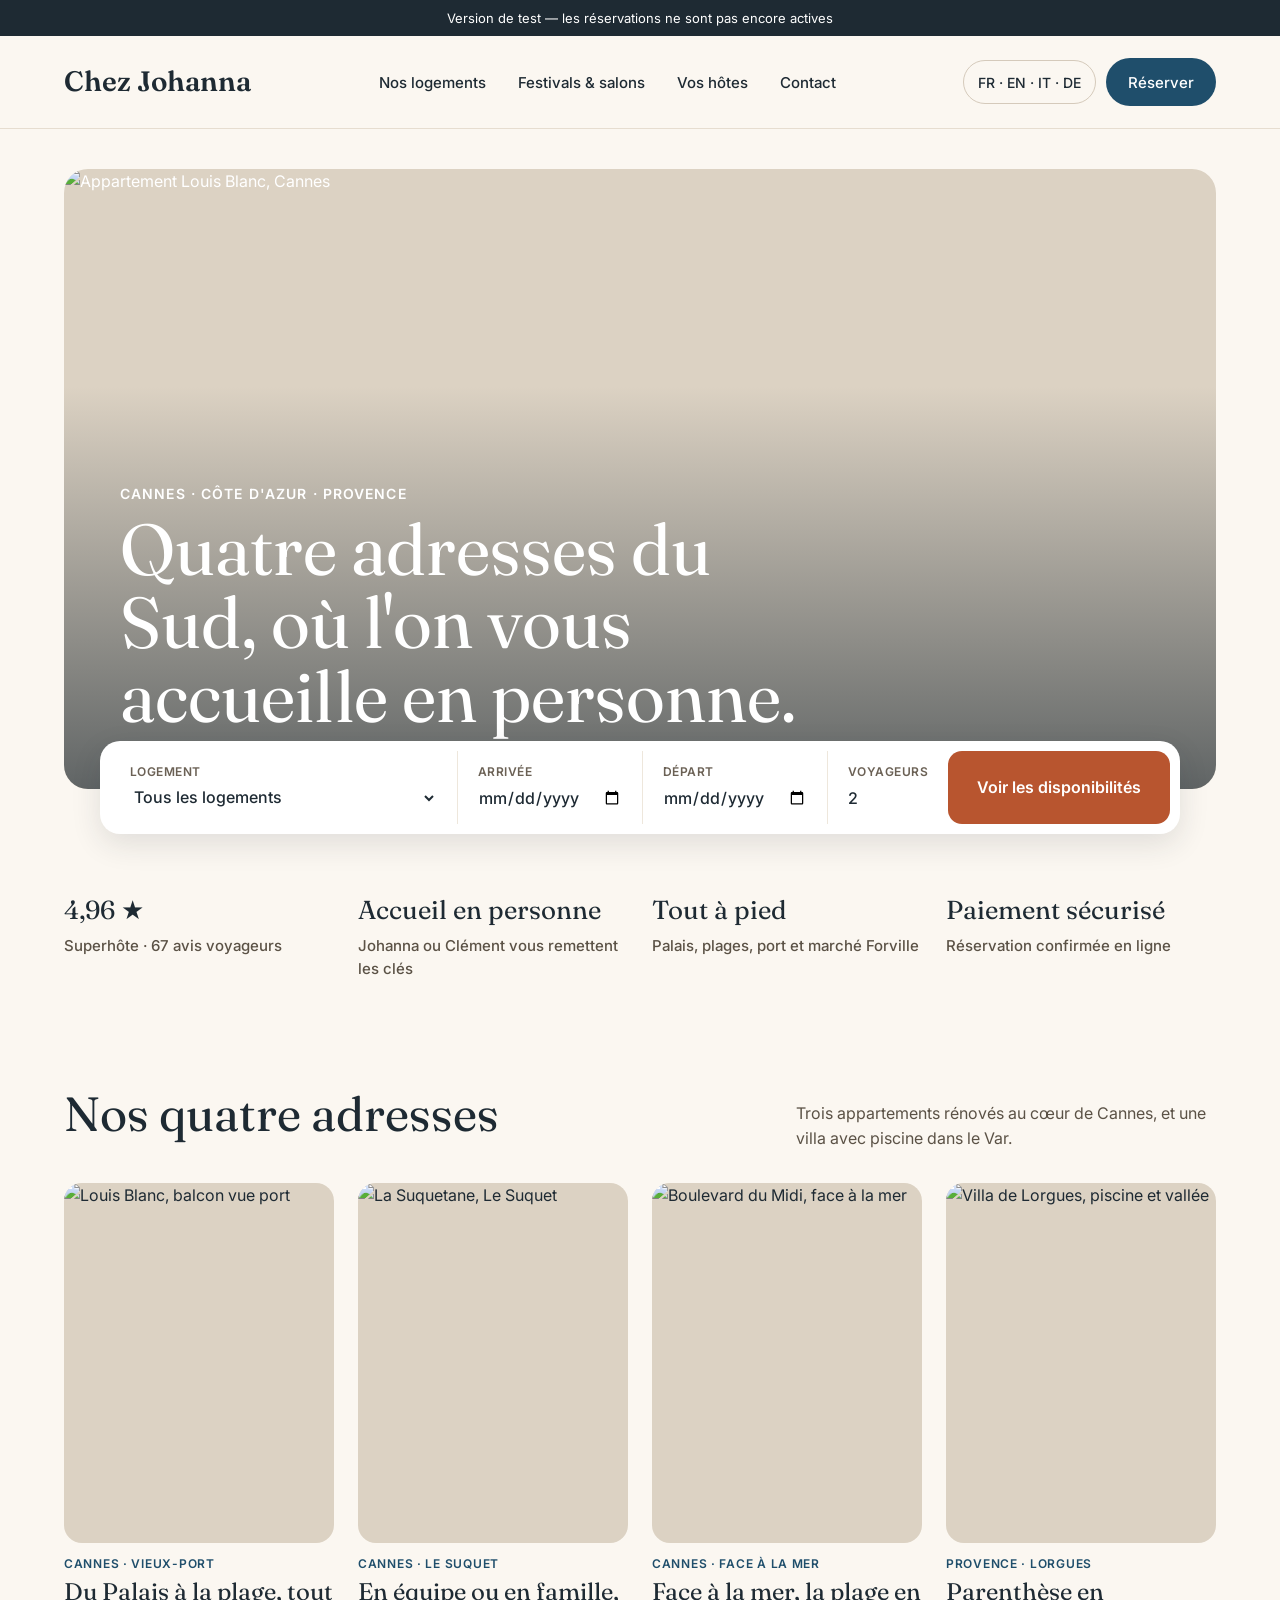
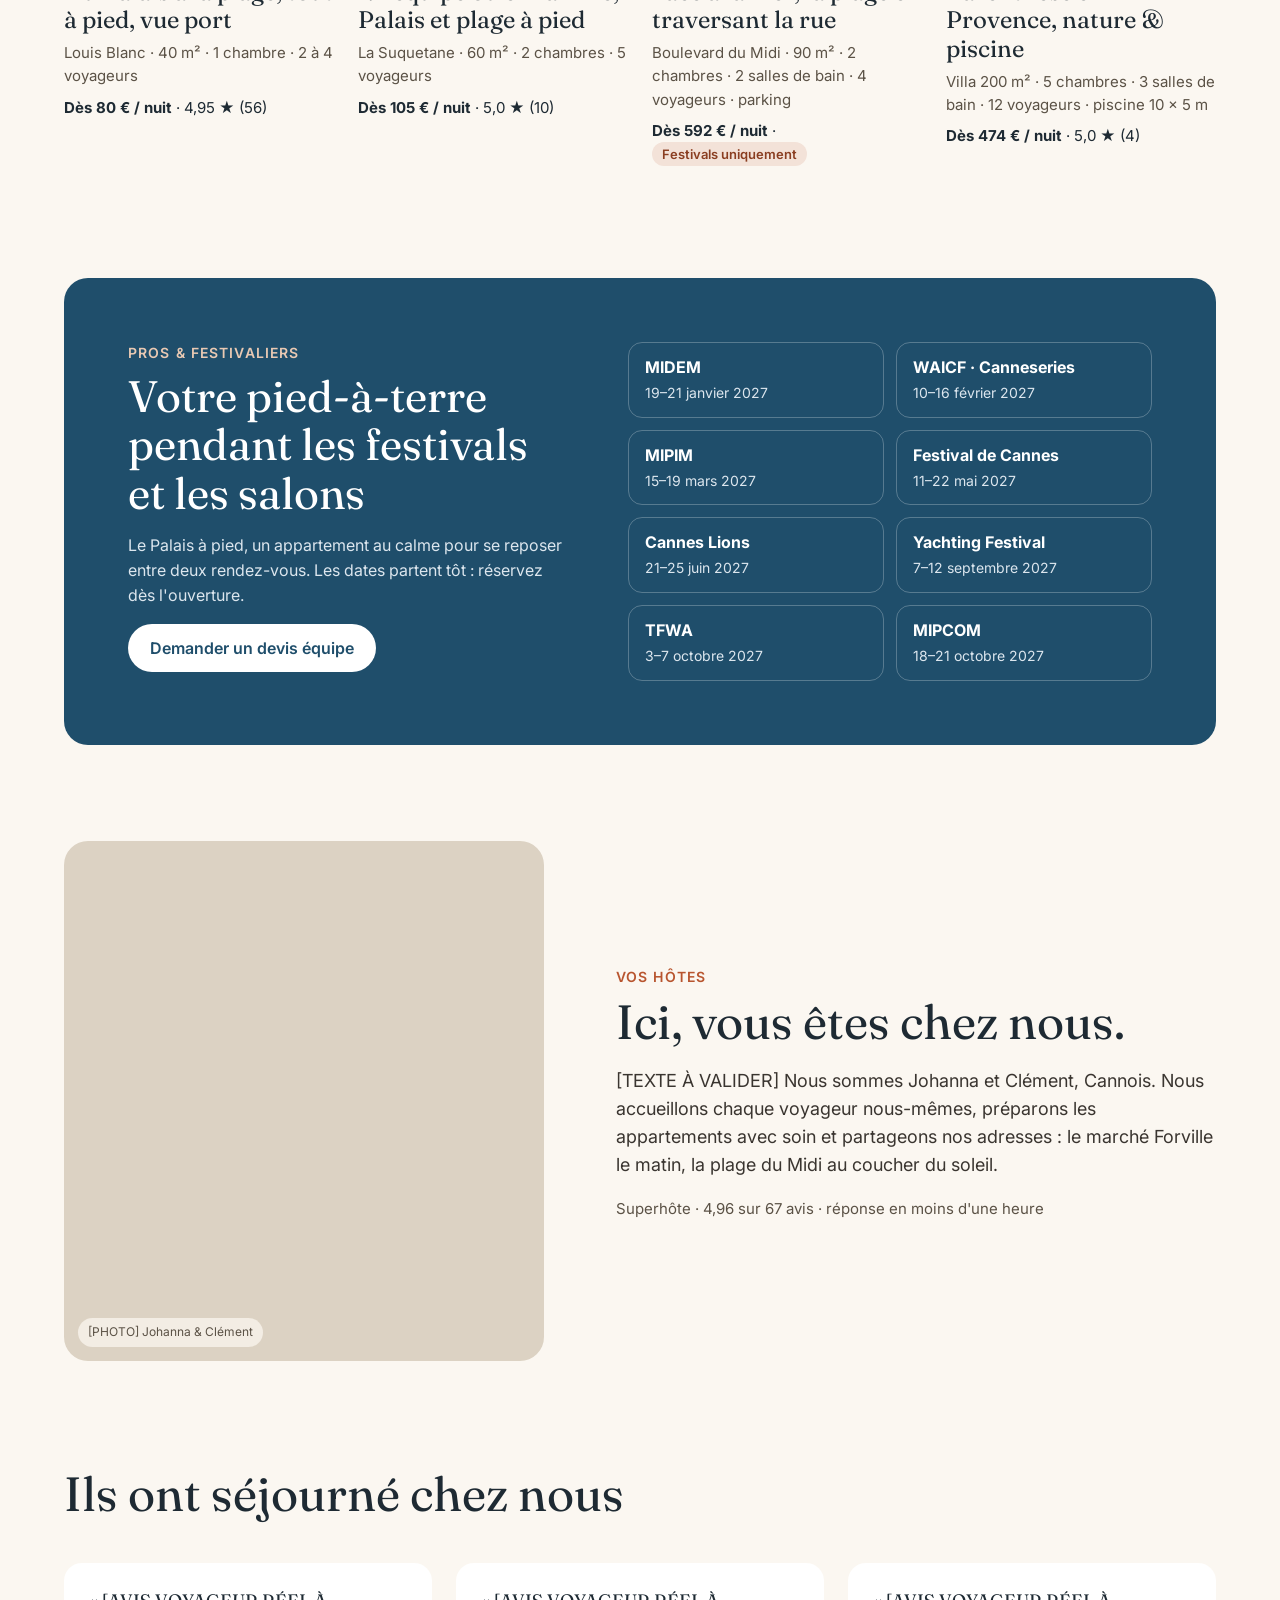
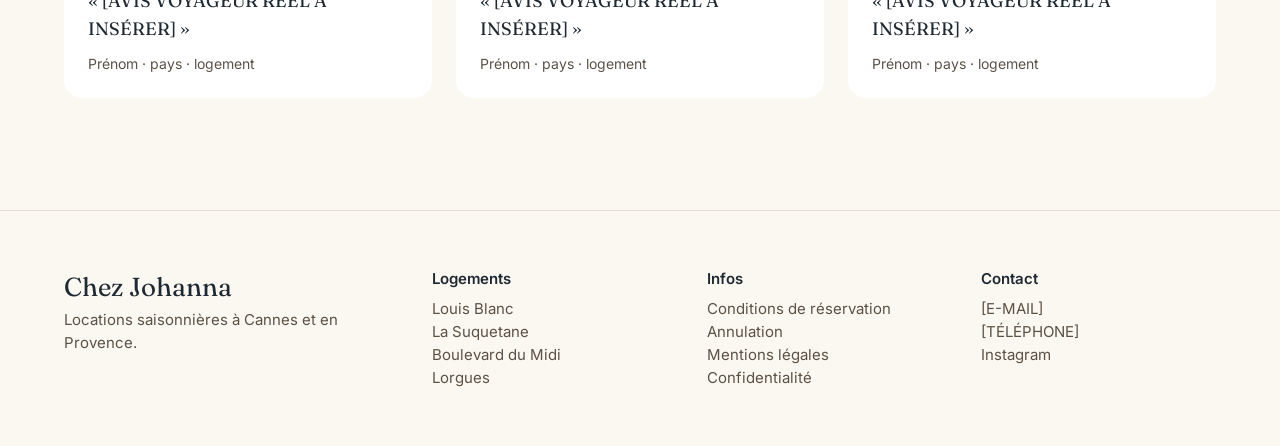
==== index.html @ 7843f0e6 "Version de test du site Chez Johanna" ====
<!doctype html>
<html lang="fr">
<head>
<meta charset="utf-8">
<meta name="viewport" content="width=device-width, initial-scale=1">
<meta name="robots" content="noindex, nofollow">
<title>Chez Johanna — Locations à Cannes et en Provence (version de test)</title>
<link rel="preconnect" href="https://fonts.googleapis.com">
<link href="https://fonts.googleapis.com/css2?family=Fraunces:opsz,wght@9..144,400;9..144,600&family=Inter:wght@400;500;600&display=swap" rel="stylesheet">
<link rel="stylesheet" href="style.css">
</head>
<body>
<div class="test-banner">Version de test — les réservations ne sont pas encore actives</div>

<header class="site-header">
  <a class="logo" href="index.html">Chez Johanna</a>
  <nav class="nav" aria-label="Navigation principale">
    <a href="#logements">Nos logements</a>
    <a href="#festivals">Festivals &amp; salons</a>
    <a href="#hotes">Vos hôtes</a>
    <a href="#contact">Contact</a>
  </nav>
  <div class="header-right">
    <button type="button" class="lang" aria-label="Changer de langue">FR · EN · IT · DE</button>
    <a class="btn btn-blue nav" href="#reserver">Réserver</a>
  </div>
</header>

<main>
<section class="hero" aria-label="Bienvenue">
  <img src="https://a0.muscache.com/im/pictures/hosting/Hosting-1566546635946005863/original/bd263180-3dff-4ab4-9d32-94d0581c9a04.jpeg?im_w=1200" alt="Appartement Louis Blanc, Cannes">
  <div class="hero-text">
    <p class="eyebrow">Cannes · Côte d'Azur · Provence</p>
    <h1>Quatre adresses du Sud, où l'on vous accueille en personne.</h1>
  </div>
</section>

<form class="search" id="reserver" aria-label="Rechercher des disponibilités" onsubmit="return false">
  <label class="full">Logement
    <select>
      <option>Tous les logements</option>
      <option>Louis Blanc — 40 m²</option>
      <option>La Suquetane — 60 m²</option>
      <option>Boulevard du Midi — 90 m² (festivals)</option>
      <option>Lorgues — villa 200 m²</option>
    </select>
  </label>
  <label>Arrivée<input type="date"></label>
  <label>Départ<input type="date"></label>
  <label class="full">Voyageurs<input type="number" min="1" max="12" value="2"></label>
  <button type="submit" class="btn btn-cta">Voir les disponibilités</button>
</form>

<section class="highlights" aria-label="Points forts">
  <div><p class="main">4,96 ★</p><p class="sub">Superhôte · 67 avis voyageurs</p></div>
  <div><p class="main">Accueil en personne</p><p class="sub">Johanna ou Clément vous remettent les clés</p></div>
  <div><p class="main">Tout à pied</p><p class="sub">Palais, plages, port et marché Forville</p></div>
  <div><p class="main">Paiement sécurisé</p><p class="sub">Réservation confirmée en ligne</p></div>
</section>

<section class="section" id="logements">
  <div class="section-head">
    <h2>Nos quatre adresses</h2>
    <p class="muted">Trois appartements rénovés au cœur de Cannes, et une villa avec piscine dans le Var.</p>
  </div>
  <div class="cards">
    <a class="card" href="logement.html">
      <img src="https://a0.muscache.com/im/pictures/hosting/Hosting-1566546635946005863/original/bd263180-3dff-4ab4-9d32-94d0581c9a04.jpeg?im_w=1200" alt="Louis Blanc, balcon vue port" loading="lazy">
      <div>
        <p class="lieu">Cannes · Vieux-Port</p>
        <h3>Du Palais à la plage, tout à pied, vue port</h3>
        <p class="infos">Louis Blanc · 40 m² · 1 chambre · 2 à 4 voyageurs</p>
        <p class="prix"><strong>Dès 80 € / nuit</strong> · 4,95 ★ (56)</p>
      </div>
    </a>
    <a class="card" href="logement.html">
      <img src="https://a0.muscache.com/im/pictures/bf8c56be-5e92-460d-bc2d-e1f9dc14fe92.jpg?im_w=1200" alt="La Suquetane, Le Suquet" loading="lazy">
      <div>
        <p class="lieu">Cannes · Le Suquet</p>
        <h3>En équipe ou en famille, Palais et plage à pied</h3>
        <p class="infos">La Suquetane · 60 m² · 2 chambres · 5 voyageurs</p>
        <p class="prix"><strong>Dès 105 € / nuit</strong> · 5,0 ★ (10)</p>
      </div>
    </a>
    <a class="card" href="logement.html">
      <img src="https://a0.muscache.com/im/pictures/hosting/Hosting-44302455/original/a7c3ed96-ab30-413c-a107-5752de636f37.jpeg?im_w=1200" alt="Boulevard du Midi, face à la mer" loading="lazy">
      <div>
        <p class="lieu">Cannes · Face à la mer</p>
        <h3>Face à la mer, la plage en traversant la rue</h3>
        <p class="infos">Boulevard du Midi · 90 m² · 2 chambres · 2 salles de bain · 4 voyageurs · parking</p>
        <p class="prix"><strong>Dès 592 € / nuit</strong> · <span class="badge">Festivals uniquement</span></p>
      </div>
    </a>
    <a class="card" href="logement.html">
      <img src="https://a0.muscache.com/im/pictures/hosting/Hosting-51767926/original/9fcfefb8-a8d9-42cc-8cd9-faae8e131de7.jpeg?im_w=1200" alt="Villa de Lorgues, piscine et vallée" loading="lazy">
      <div>
        <p class="lieu">Provence · Lorgues</p>
        <h3>Parenthèse en Provence, nature &amp; piscine</h3>
        <p class="infos">Villa 200 m² · 5 chambres · 3 salles de bain · 12 voyageurs · piscine 10 × 5 m</p>
        <p class="prix"><strong>Dès 474 € / nuit</strong> · 5,0 ★ (4)</p>
      </div>
    </a>
  </div>
</section>

<section class="festivals" id="festivals">
  <div>
    <p class="eyebrow">Pros &amp; festivaliers</p>
    <h2>Votre pied-à-terre pendant les festivals et les salons</h2>
    <p>Le Palais à pied, un appartement au calme pour se reposer entre deux rendez-vous. Les dates partent tôt : réservez dès l'ouverture.</p>
    <a class="btn btn-white" href="#contact">Demander un devis équipe</a>
  </div>
  <ul class="events">
    <li><strong>MIDEM</strong><span>19–21 janvier 2027</span></li>
    <li><strong>WAICF · Canneseries</strong><span>10–16 février 2027</span></li>
    <li><strong>MIPIM</strong><span>15–19 mars 2027</span></li>
    <li><strong>Festival de Cannes</strong><span>11–22 mai 2027</span></li>
    <li><strong>Cannes Lions</strong><span>21–25 juin 2027</span></li>
    <li><strong>Yachting Festival</strong><span>7–12 septembre 2027</span></li>
    <li><strong>TFWA</strong><span>3–7 octobre 2027</span></li>
    <li><strong>MIPCOM</strong><span>18–21 octobre 2027</span></li>
  </ul>
</section>

<section class="section hosts" id="hotes">
  <div class="ph"><span>[PHOTO] Johanna &amp; Clément</span></div>
  <div>
    <p class="eyebrow" style="color:var(--cta)">Vos hôtes</p>
    <h2>Ici, vous êtes chez nous.</h2>
    <p style="font-size:18px;color:#3A3530;max-width:620px">[TEXTE À VALIDER] Nous sommes Johanna et Clément, Cannois. Nous accueillons chaque voyageur nous-mêmes, préparons les appartements avec soin et partageons nos adresses : le marché Forville le matin, la plage du Midi au coucher du soleil.</p>
    <p class="muted" style="font-size:15px">Superhôte · 4,96 sur 67 avis · réponse en moins d'une heure</p>
  </div>
</section>

<section class="section" aria-label="Avis">
  <div class="section-head"><h2>Ils ont séjourné chez nous</h2></div>
  <div class="reviews">
    <figure><blockquote>« [AVIS VOYAGEUR RÉEL À INSÉRER] »</blockquote><figcaption>Prénom · pays · logement</figcaption></figure>
    <figure><blockquote>« [AVIS VOYAGEUR RÉEL À INSÉRER] »</blockquote><figcaption>Prénom · pays · logement</figcaption></figure>
    <figure><blockquote>« [AVIS VOYAGEUR RÉEL À INSÉRER] »</blockquote><figcaption>Prénom · pays · logement</figcaption></figure>
  </div>
</section>
</main>

<footer class="site-footer" id="contact">
  <div><p class="serif" style="font-size:26px">Chez Johanna</p><p class="muted">Locations saisonnières à Cannes et en Provence.</p></div>
  <div><p class="t">Logements</p><p class="muted">Louis Blanc<br>La Suquetane<br>Boulevard du Midi<br>Lorgues</p></div>
  <div><p class="t">Infos</p><p class="muted">Conditions de réservation<br>Annulation<br>Mentions légales<br>Confidentialité</p></div>
  <div><p class="t">Contact</p><p class="muted">[E-MAIL]<br>[TÉLÉPHONE]<br>Instagram</p></div>
</footer>

<div class="sticky-bar">
  <p><strong>4 logements</strong><br><span class="muted">Cannes &amp; Provence</span></p>
  <a class="btn btn-cta" href="#reserver">Réserver vos dates</a>
</div>
</body>
</html>
---- style.css ----
/* Chez Johanna — version de test. Mobile d'abord, ordinateur à partir de 900 px. */
:root{--bg:#FBF7F1;--ink:#1E2A33;--muted:#5B5246;--blue:#1F4E6B;--cta:#B8552F;--line:#E6DDD0;--ph:#DCD2C3}
*{box-sizing:border-box}
body{margin:0;background:var(--bg);color:var(--ink);font:16px/1.55 Inter,system-ui,sans-serif}
a{color:var(--blue)}a:hover{color:#163A50}
img{display:block;max-width:100%}
h1,h2,h3,.serif{font-family:Fraunces,Georgia,serif;font-weight:400}
.wrap{max-width:1312px;margin:0 auto;padding:0 16px}
.eyebrow{margin:0 0 8px;font-size:12px;font-weight:600;letter-spacing:.08em;text-transform:uppercase}
.muted{color:var(--muted)}
.btn{display:inline-flex;align-items:center;justify-content:center;min-height:48px;padding:0 22px;border:none;border-radius:999px;font:600 16px Inter,sans-serif;text-decoration:none;cursor:pointer}
.btn-cta{background:var(--cta);color:#fff}.btn-cta:hover{background:#9E4626;color:#fff}
.btn-blue{background:var(--blue);color:#fff}.btn-blue:hover{color:#fff;background:#163A50}
.btn-white{background:#fff;color:var(--blue)}
.test-banner{background:#1E2A33;color:#fff;text-align:center;font-size:13px;padding:8px 16px}
.site-header{display:flex;align-items:center;justify-content:space-between;gap:12px;padding:14px 16px;border-bottom:1px solid var(--line)}
.logo{font-family:Fraunces,serif;font-size:24px;font-weight:600;text-decoration:none;color:var(--ink)}
.nav{display:none}
.header-right{display:flex;align-items:center;gap:10px}
.lang{background:none;border:1px solid #D5CABB;border-radius:999px;min-height:44px;padding:0 14px;font:500 14px Inter,sans-serif;color:var(--ink)}
.hero{position:relative;margin:16px 16px 0;height:420px;border-radius:20px;overflow:hidden;display:flex;align-items:flex-end;padding:24px 24px 56px;color:#fff;background:var(--ph)}
.hero>img{position:absolute;inset:0;width:100%;height:100%;object-fit:cover}
.hero::after{content:"";position:absolute;inset:0;background:linear-gradient(180deg,rgba(30,42,51,0) 35%,rgba(30,42,51,.65) 100%)}
.hero-text{position:relative;z-index:1;max-width:720px}
.hero h1{margin:0;font-size:36px;line-height:1.05}
.search{position:relative;z-index:2;margin:-32px 24px 0;background:#fff;border-radius:18px;box-shadow:0 10px 30px rgba(30,42,51,.12);padding:8px;display:grid;grid-template-columns:1fr 1fr}
.search label{display:flex;flex-direction:column;padding:10px 12px;font-size:12px;font-weight:600;letter-spacing:.04em;text-transform:uppercase;color:#6B6155;border-bottom:1px solid #EEE7DC}
.search label.full{grid-column:1/-1}
.search input,.search select{margin-top:2px;border:none;background:none;padding:0;font:500 16px Inter,sans-serif;color:var(--ink);min-height:28px}
.search .btn{grid-column:1/-1;margin-top:8px;border-radius:12px}
.highlights{display:flex;gap:10px;overflow-x:auto;padding:28px 16px 0;scrollbar-width:none}
.highlights div{flex:none;background:#fff;border-radius:999px;padding:10px 16px;font-size:14px;font-weight:500}
.highlights p{margin:0}.highlights .sub{display:none}
.section{padding:56px 16px 0}
.section-head h2{margin:0 0 8px;font-size:32px}
.section-head p{margin:0 0 24px}
.cards{display:grid;grid-template-columns:1fr;gap:28px}
.card{text-decoration:none;color:var(--ink);display:flex;flex-direction:column;gap:12px}
.card img{width:100%;height:240px;object-fit:cover;border-radius:16px;background:var(--ph)}
.card .lieu{margin:0;font-size:12px;font-weight:600;letter-spacing:.06em;text-transform:uppercase;color:var(--blue)}
.card h3{margin:4px 0 6px;font-size:22px;line-height:1.2}
.card .infos{margin:0;color:var(--muted);font-size:15px}
.card .prix{margin:8px 0 0;font-size:15px}
.badge{display:inline-block;background:#F3E2D8;color:#8A3E21;border-radius:999px;padding:2px 10px;font-size:13px;font-weight:600}
.festivals{margin:56px 16px 0;background:var(--blue);color:#fff;border-radius:20px;padding:32px 20px;display:grid;gap:28px}
.festivals h2{margin:0 0 14px;font-size:30px;line-height:1.1}
.festivals .eyebrow{color:#E9C9B3}
.festivals p{color:#DCE6EE}
.events{list-style:none;margin:0;padding:0;display:grid;gap:10px}
.events li{border:1px solid rgba(255,255,255,.25);border-radius:14px;padding:12px 16px}
.events strong{display:block}.events span{color:#DCE6EE;font-size:14px}
.hosts{display:grid;gap:24px}
.ph{background:var(--ph);border-radius:20px;height:280px;display:flex;align-items:flex-end;padding:14px}
.ph span{font-size:12px;color:var(--muted);background:#F3EDE4;padding:5px 10px;border-radius:999px}
.hosts h2{margin:0 0 14px;font-size:32px;line-height:1.1}
.reviews{display:grid;gap:16px}
.reviews figure{margin:0;background:#fff;border-radius:18px;padding:24px}
.reviews blockquote{margin:0;font-family:Fraunces,serif;font-size:18px}
.reviews figcaption{margin-top:10px;color:var(--muted);font-size:14px}
.site-footer{margin-top:64px;border-top:1px solid var(--line);padding:40px 16px 100px;display:grid;gap:24px;font-size:15px}
.site-footer p{margin:0}
.site-footer .t{font-weight:600;margin-bottom:6px}
.sticky-bar{position:fixed;left:0;right:0;bottom:0;z-index:10;background:#fff;border-top:1px solid var(--line);padding:10px 16px;display:flex;align-items:center;justify-content:space-between;gap:12px}
.sticky-bar p{margin:0;font-size:14px}
.crumbs{margin:16px 16px 0;font-size:14px;color:var(--muted)}
.lg-title{padding:0 16px}
.lg-title h1{margin:8px 0 6px;font-size:30px;line-height:1.15}
.gallery{display:flex;overflow-x:auto;scroll-snap-type:x mandatory;gap:8px;margin-top:16px;scrollbar-width:none}
.gallery img{flex:none;width:100%;height:300px;object-fit:cover;scroll-snap-align:start;background:var(--ph)}
.gallery-count{margin:8px 16px 0;font-size:13px;color:var(--muted)}
.lg-body{padding:24px 16px 0;display:grid;gap:40px}
.facts{list-style:none;margin:0 0 24px;padding:0 0 20px;border-bottom:1px solid var(--line);display:flex;flex-wrap:wrap;gap:8px 20px}
.lg-body h2{margin:0 0 12px;font-size:24px}
.tiles{display:grid;grid-template-columns:1fr 1fr;gap:10px;margin-bottom:32px}
.tile{background:#fff;border-radius:14px;padding:14px}
.tile p{margin:0}.tile .muted{font-size:14px;margin-top:2px}
.equip{margin:0 0 32px;padding:0;list-style:none;display:grid;grid-template-columns:1fr 1fr;gap:8px 16px}
.services{display:flex;gap:10px;overflow-x:auto;margin-bottom:32px;scrollbar-width:none}
.services .tile{flex:none;width:220px}
.booking{background:#fff;border-radius:20px;box-shadow:0 12px 40px rgba(30,42,51,.10);padding:24px}
.booking .price{margin:0 0 16px}.booking .price strong{font-family:Fraunces,serif;font-size:30px;font-weight:400}
.dates{border:1px solid #D5CABB;border-radius:14px;display:grid;grid-template-columns:1fr 1fr;overflow:hidden}
.dates label{display:flex;flex-direction:column;padding:10px 12px;font-size:11px;font-weight:600;text-transform:uppercase;letter-spacing:.05em;color:#6B6155}
.dates label:nth-child(1){border-right:1px solid #D5CABB;border-bottom:1px solid #D5CABB}
.dates label:nth-child(2){border-bottom:1px solid #D5CABB}
.dates label:nth-child(3){grid-column:span 2}
.dates input{margin-top:2px;border:none;padding:0;font:500 15px Inter,sans-serif;color:var(--ink);width:100%}
.cal{margin:14px 0;padding:14px;background:var(--bg);border-radius:12px;font-size:13px;color:var(--muted)}
.lines{margin:0 0 16px;display:grid;grid-template-columns:1fr auto;gap:8px;font-size:15px}
.lines dd{margin:0}.lines .tot{font-weight:600;border-top:1px solid var(--line);padding-top:10px}
.booking .btn{width:100%;border-radius:14px}
.map{height:240px;border-radius:20px;background:#D6DEE3;display:flex;align-items:center;justify-content:center;text-align:center;padding:16px;color:#3E5566}
@media (min-width:900px){
  .wrap{padding:0 64px}
  .site-header{padding:22px 64px}
  .logo{font-size:28px}
  .nav{display:flex;gap:32px;font-size:15px;font-weight:500}
  .nav a{text-decoration:none;color:var(--ink)}
  .hero{margin:40px 64px 0;height:620px;border-radius:24px;padding:56px}
  .hero h1{font-size:72px;line-height:1.02}
  .eyebrow{font-size:14px}
  .search{max-width:1080px;margin:-48px auto 0;grid-template-columns:1.3fr 1fr 1fr .8fr auto;padding:10px;border-radius:20px}
  .search label{border-bottom:none;border-right:1px solid #EEE7DC;padding:12px 20px}
  .search label.full{grid-column:auto}
  .search label:nth-of-type(4){border-right:none}
  .search .btn{grid-column:auto;margin:0;border-radius:14px;padding:0 28px}
  .highlights{display:grid;grid-template-columns:repeat(4,1fr);gap:24px;padding:56px 64px 0;overflow:visible}
  .highlights div{background:none;padding:0;border-radius:0}
  .highlights .main{font-family:Fraunces,serif;font-size:26px;font-weight:400}
  .highlights .sub{display:block;color:var(--muted);font-size:15px;margin-top:4px}
  .section{padding:96px 64px 0}
  .section-head{display:flex;justify-content:space-between;align-items:flex-end;margin-bottom:32px}
  .section-head h2{font-size:48px;margin:0}
  .section-head p{max-width:420px;margin:0}
  .cards{grid-template-columns:repeat(4,1fr);gap:24px}
  .card img{height:360px;border-radius:18px}
  .card h3{font-size:24px}
  .festivals{margin:112px 64px 0;padding:64px;border-radius:24px;grid-template-columns:1fr 1.2fr;gap:64px}
  .festivals h2{font-size:44px}
  .events{grid-template-columns:1fr 1fr;gap:12px}
  .hosts{grid-template-columns:480px 1fr;gap:72px;align-items:center}
  .hosts .ph{height:520px;border-radius:24px}
  .hosts h2{font-size:48px}
  .reviews{grid-template-columns:repeat(3,1fr);gap:24px}
  .site-footer{margin-top:112px;padding:56px 64px;grid-template-columns:1.4fr 1fr 1fr 1fr;gap:40px}
  .sticky-bar{display:none}
  .crumbs{margin:32px 64px 0}
  .lg-title{padding:0 64px}
  .lg-title h1{font-size:52px;line-height:1.1}
  .gallery{display:grid;grid-template-columns:2fr 1fr 1fr;grid-template-rows:260px 260px;gap:12px;margin:28px 64px 0;overflow:visible}
  .gallery img{width:100%;height:100%}
  .gallery img:first-child{grid-row:span 2;border-radius:20px 0 0 20px}
  .gallery img:nth-child(3){border-radius:0 20px 0 0}
  .gallery img:nth-child(5){border-radius:0 0 20px 0}
  .gallery img:nth-child(n+6){display:none}
  .gallery-count{margin:12px 64px 0}
  .lg-body{padding:48px 64px 0;grid-template-columns:1fr 420px;gap:72px;align-items:start}
  .lg-body h2{font-size:30px}
  .tiles{grid-template-columns:repeat(4,1fr)}
  .equip{grid-template-columns:repeat(3,1fr)}
  .services{display:grid;grid-template-columns:repeat(3,1fr);overflow:visible}
  .services .tile{width:auto}
  .booking{position:sticky;top:24px;padding:28px}
  .map{height:360px}
}
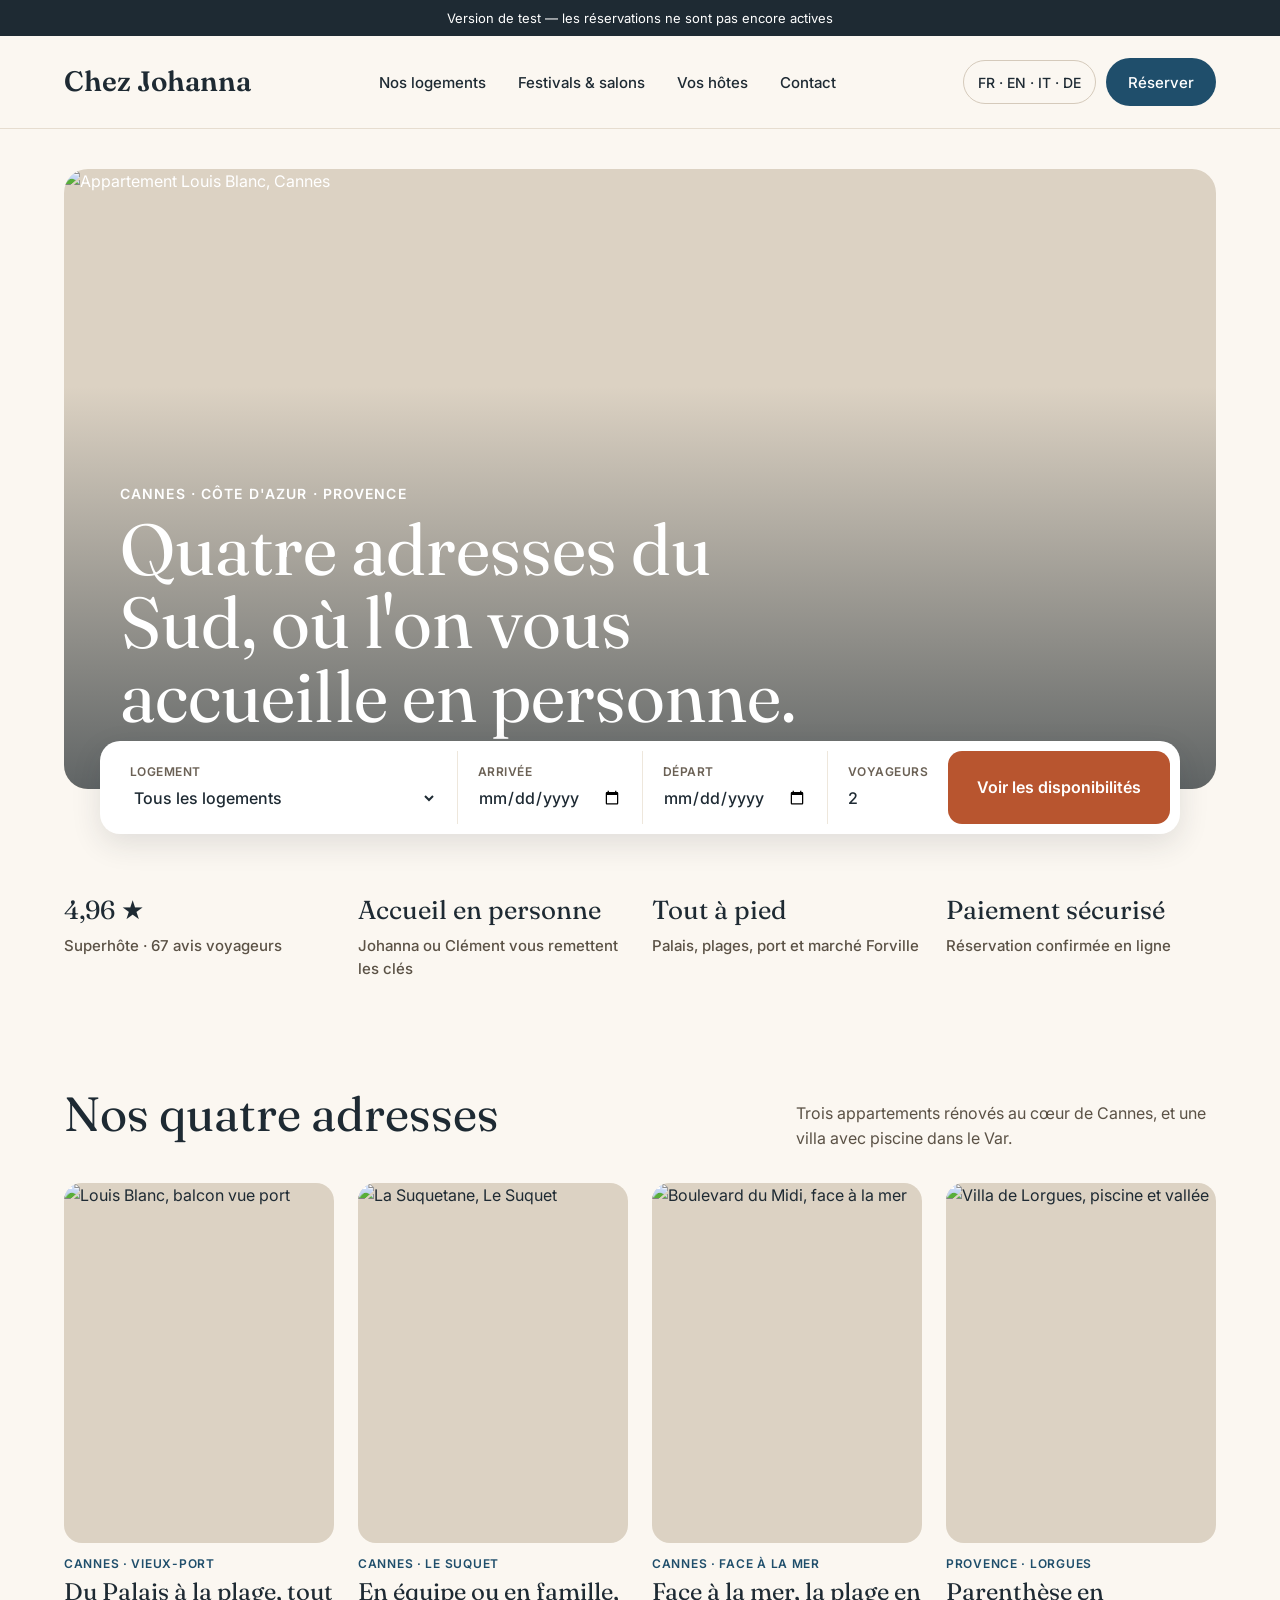
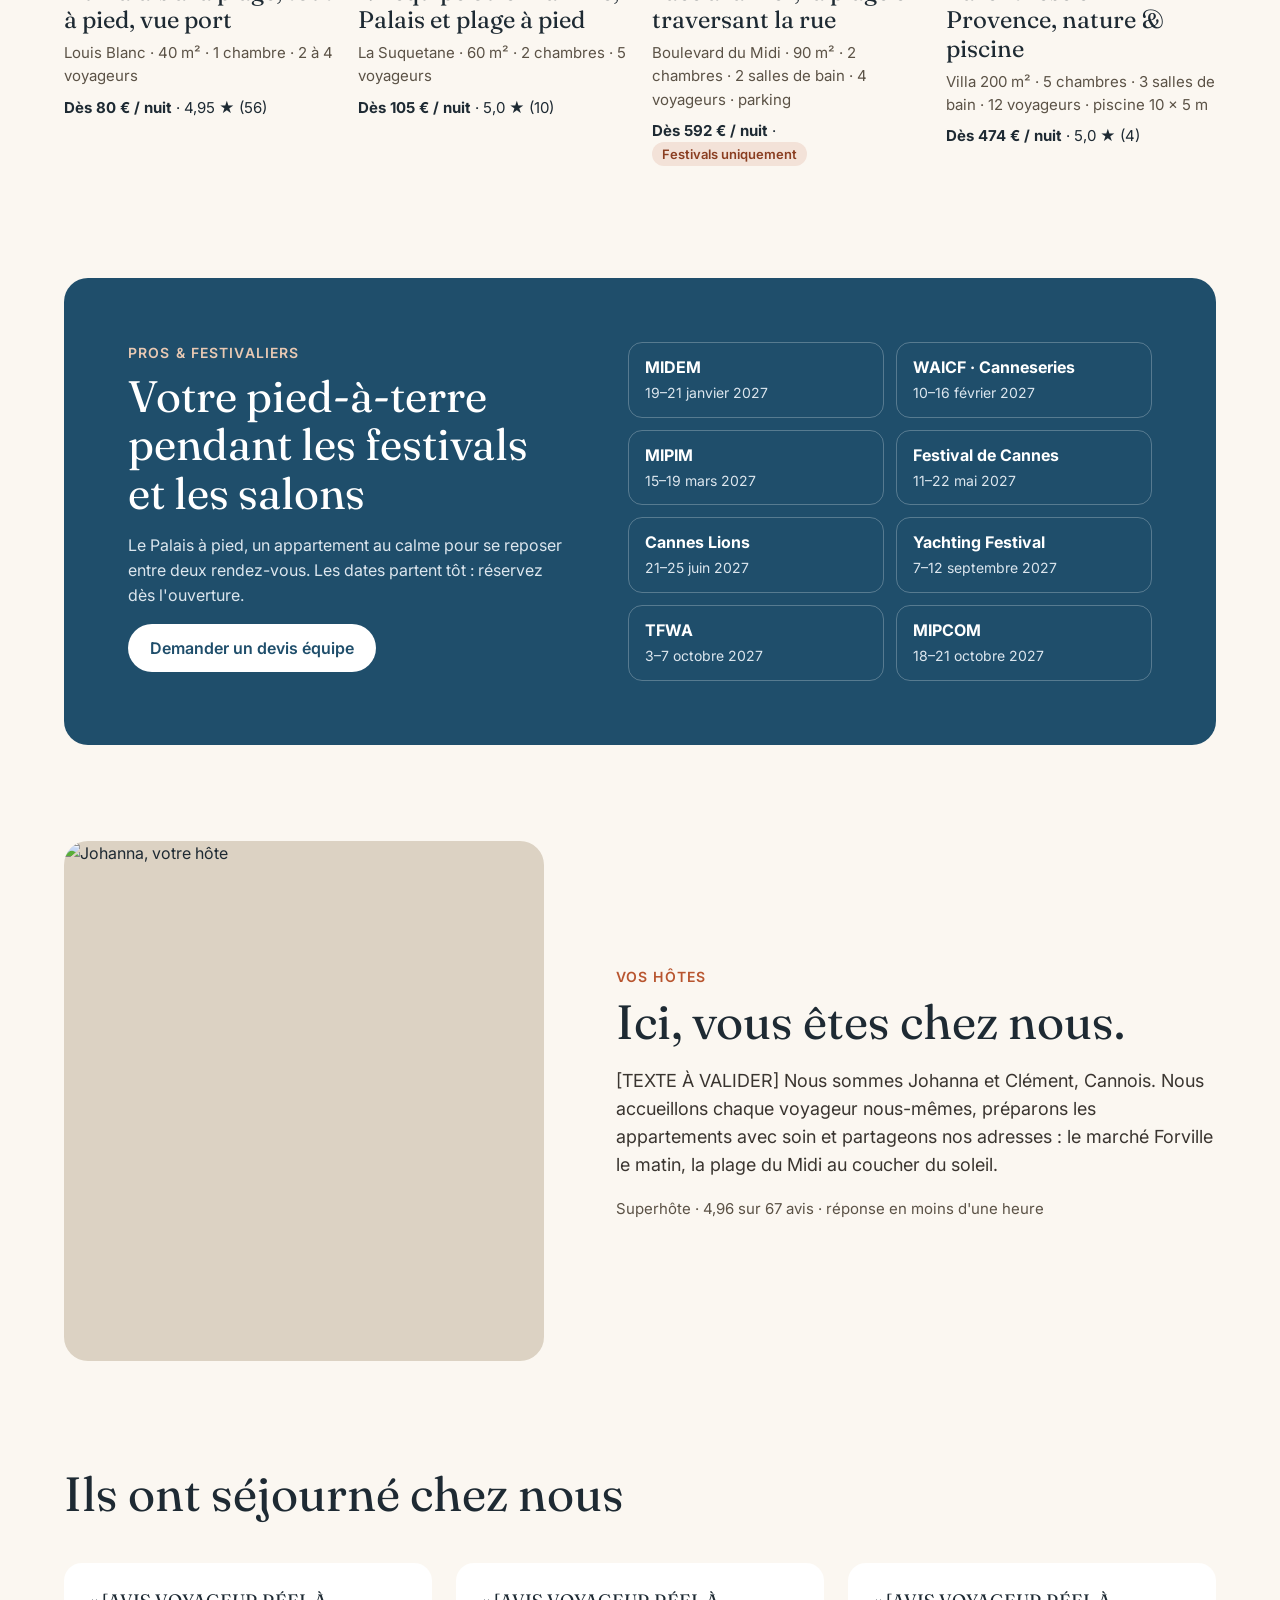
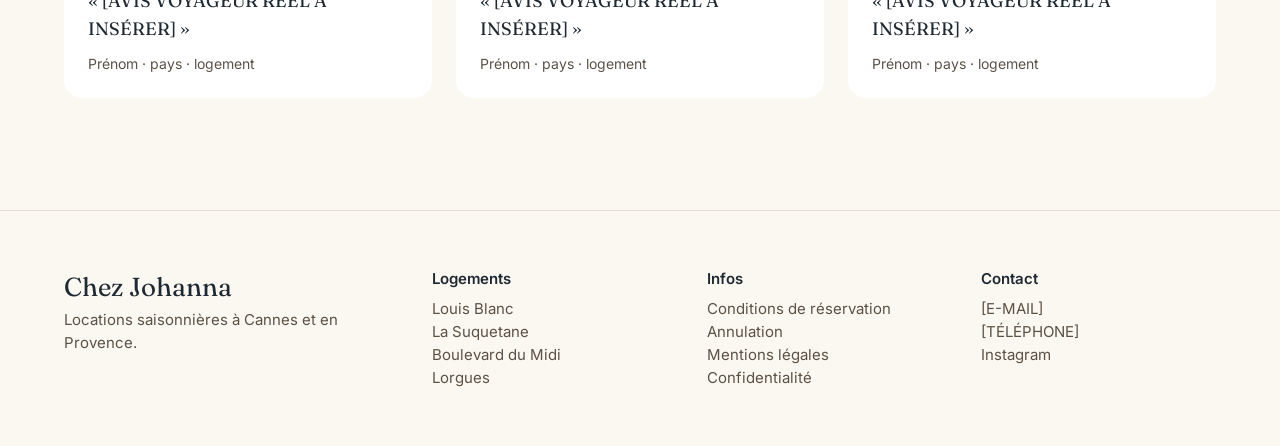
==== commit 31852624: "Photos corrigees, photo hote, services et experiences" ====
--- a/index.html
+++ b/index.html
@@ -28,7 +28,7 @@
 
 <main>
 <section class="hero" aria-label="Bienvenue">
-  <img src="https://a0.muscache.com/im/pictures/hosting/Hosting-1566546635946005863/original/bd263180-3dff-4ab4-9d32-94d0581c9a04.jpeg?im_w=1200" alt="Appartement Louis Blanc, Cannes">
+  <img src="https://a0.muscache.com/im/pictures/bf8c56be-5e92-460d-bc2d-e1f9dc14fe92.jpg?im_w=1200" alt="Appartement Louis Blanc, Cannes">
   <div class="hero-text">
     <p class="eyebrow">Cannes · Côte d'Azur · Provence</p>
     <h1>Quatre adresses du Sud, où l'on vous accueille en personne.</h1>
@@ -65,7 +65,7 @@
   </div>
   <div class="cards">
     <a class="card" href="logement.html">
-      <img src="https://a0.muscache.com/im/pictures/hosting/Hosting-1566546635946005863/original/bd263180-3dff-4ab4-9d32-94d0581c9a04.jpeg?im_w=1200" alt="Louis Blanc, balcon vue port" loading="lazy">
+      <img src="https://a0.muscache.com/im/pictures/bf8c56be-5e92-460d-bc2d-e1f9dc14fe92.jpg?im_w=1200" alt="Louis Blanc, balcon vue port" loading="lazy">
       <div>
         <p class="lieu">Cannes · Vieux-Port</p>
         <h3>Du Palais à la plage, tout à pied, vue port</h3>
@@ -74,7 +74,7 @@
       </div>
     </a>
     <a class="card" href="logement.html">
-      <img src="https://a0.muscache.com/im/pictures/bf8c56be-5e92-460d-bc2d-e1f9dc14fe92.jpg?im_w=1200" alt="La Suquetane, Le Suquet" loading="lazy">
+      <img src="https://a0.muscache.com/im/pictures/hosting/Hosting-1566546635946005863/original/bd263180-3dff-4ab4-9d32-94d0581c9a04.jpeg?im_w=1200" alt="La Suquetane, Le Suquet" loading="lazy">
       <div>
         <p class="lieu">Cannes · Le Suquet</p>
         <h3>En équipe ou en famille, Palais et plage à pied</h3>
@@ -123,7 +123,7 @@
 </section>
 
 <section class="section hosts" id="hotes">
-  <div class="ph"><span>[PHOTO] Johanna &amp; Clément</span></div>
+  <img class="host-photo" src="https://a0.muscache.com/im/pictures/user/User-2080925/original/4f36686a-a86f-467f-92c5-c3f8d0e792af.jpeg?im_w=720" alt="Johanna, votre hôte">
   <div>
     <p class="eyebrow" style="color:var(--cta)">Vos hôtes</p>
     <h2>Ici, vous êtes chez nous.</h2>
--- a/style.css
+++ b/style.css
@@ -52,6 +52,7 @@
 .hosts{display:grid;gap:24px}
 .ph{background:var(--ph);border-radius:20px;height:280px;display:flex;align-items:flex-end;padding:14px}
 .ph span{font-size:12px;color:var(--muted);background:#F3EDE4;padding:5px 10px;border-radius:999px}
+.host-photo{width:100%;height:320px;object-fit:cover;border-radius:20px;background:var(--ph)}
 .hosts h2{margin:0 0 14px;font-size:32px;line-height:1.1}
 .reviews{display:grid;gap:16px}
 .reviews figure{margin:0;background:#fff;border-radius:18px;padding:24px}
@@ -77,6 +78,11 @@
 .equip{margin:0 0 32px;padding:0;list-style:none;display:grid;grid-template-columns:1fr 1fr;gap:8px 16px}
 .services{display:flex;gap:10px;overflow-x:auto;margin-bottom:32px;scrollbar-width:none}
 .services .tile{flex:none;width:220px}
+.svc-cat{margin:0 0 10px;font:600 13px Inter,sans-serif;letter-spacing:.06em;text-transform:uppercase;color:var(--blue)}
+.services .tile{display:flex;flex-direction:column;gap:2px}
+.svc-price{margin-top:8px!important;font-weight:600}
+.svc-add{margin-top:10px;align-self:flex-start;min-height:44px;padding:0 18px;border:1px solid var(--blue);border-radius:999px;background:none;color:var(--blue);font:600 14px Inter,sans-serif;cursor:pointer}
+.svc-add:hover{background:var(--blue);color:#fff}
 .booking{background:#fff;border-radius:20px;box-shadow:0 12px 40px rgba(30,42,51,.10);padding:24px}
 .booking .price{margin:0 0 16px}.booking .price strong{font-family:Fraunces,serif;font-size:30px;font-weight:400}
 .dates{border:1px solid #D5CABB;border-radius:14px;display:grid;grid-template-columns:1fr 1fr;overflow:hidden}
@@ -119,7 +125,7 @@
   .festivals h2{font-size:44px}
   .events{grid-template-columns:1fr 1fr;gap:12px}
   .hosts{grid-template-columns:480px 1fr;gap:72px;align-items:center}
-  .hosts .ph{height:520px;border-radius:24px}
+  .hosts .ph,.host-photo{height:520px;border-radius:24px}
   .hosts h2{font-size:48px}
   .reviews{grid-template-columns:repeat(3,1fr);gap:24px}
   .site-footer{margin-top:112px;padding:56px 64px;grid-template-columns:1.4fr 1fr 1fr 1fr;gap:40px}
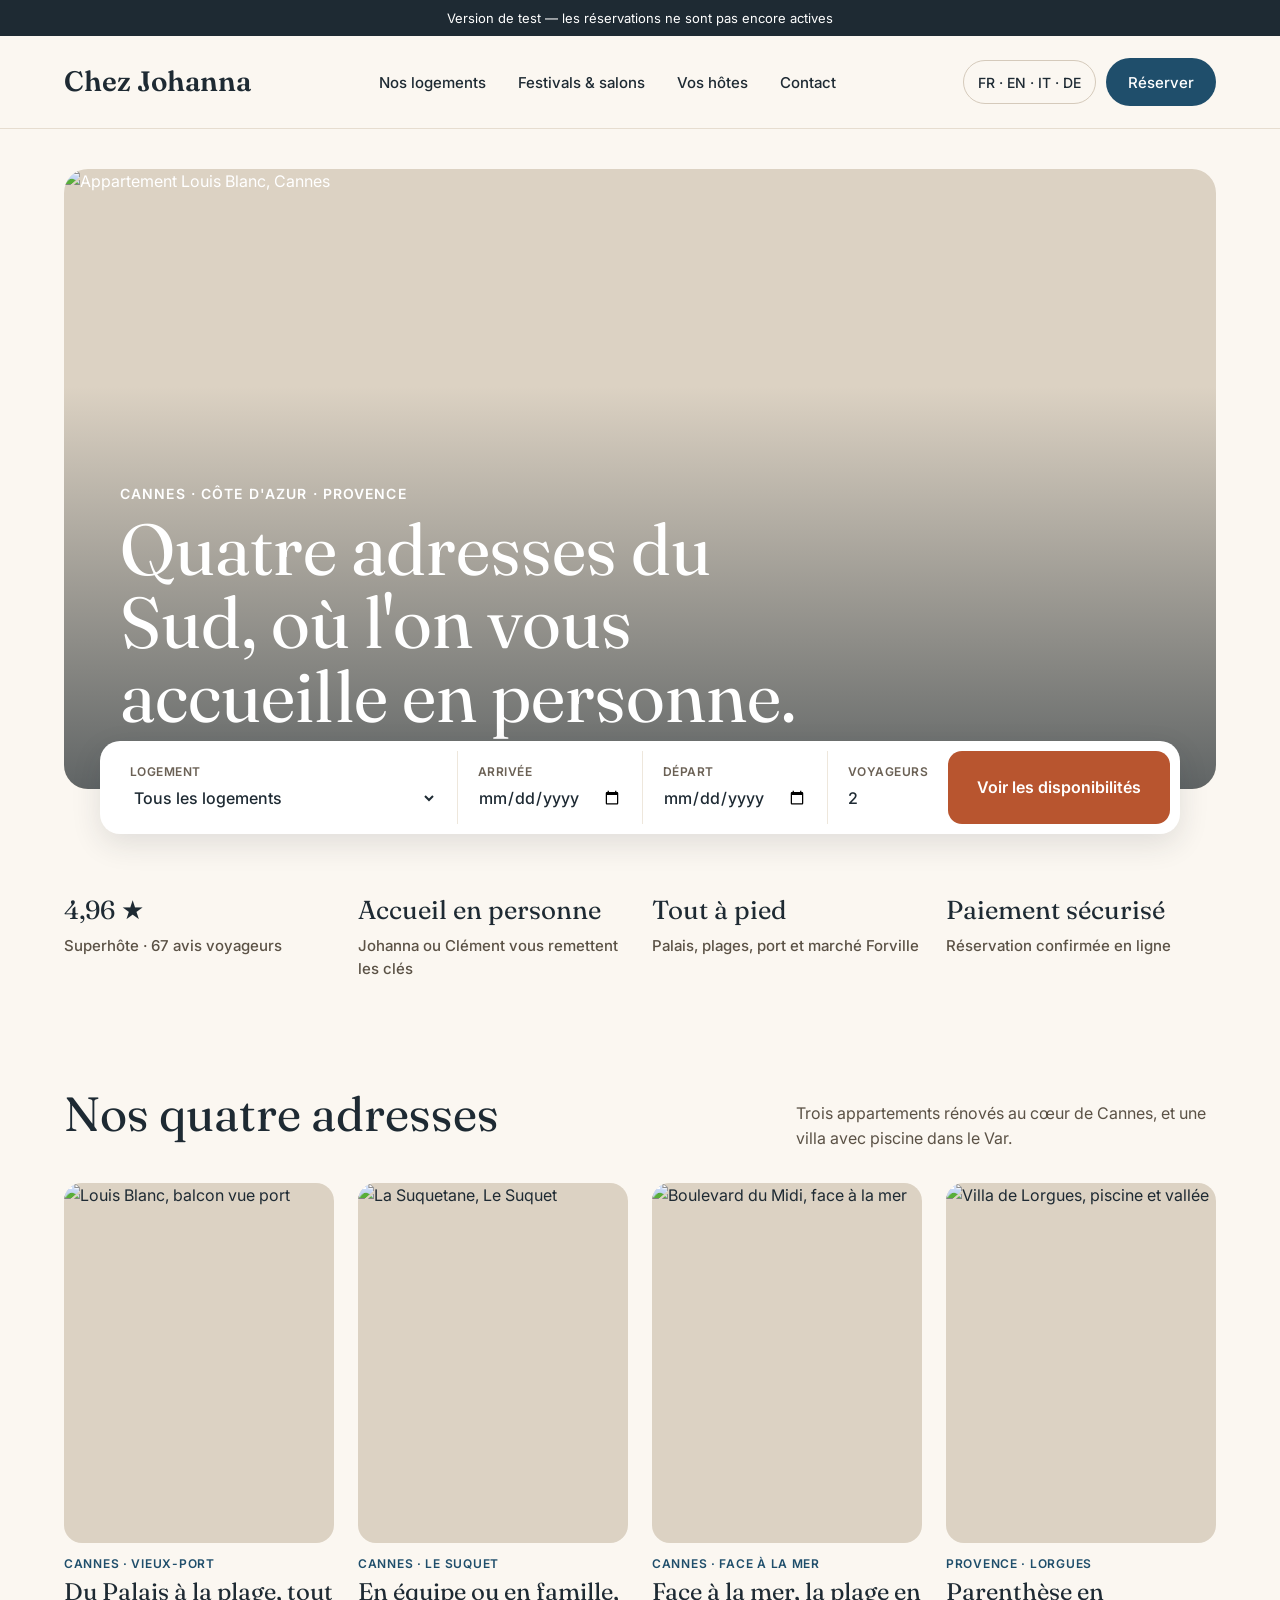
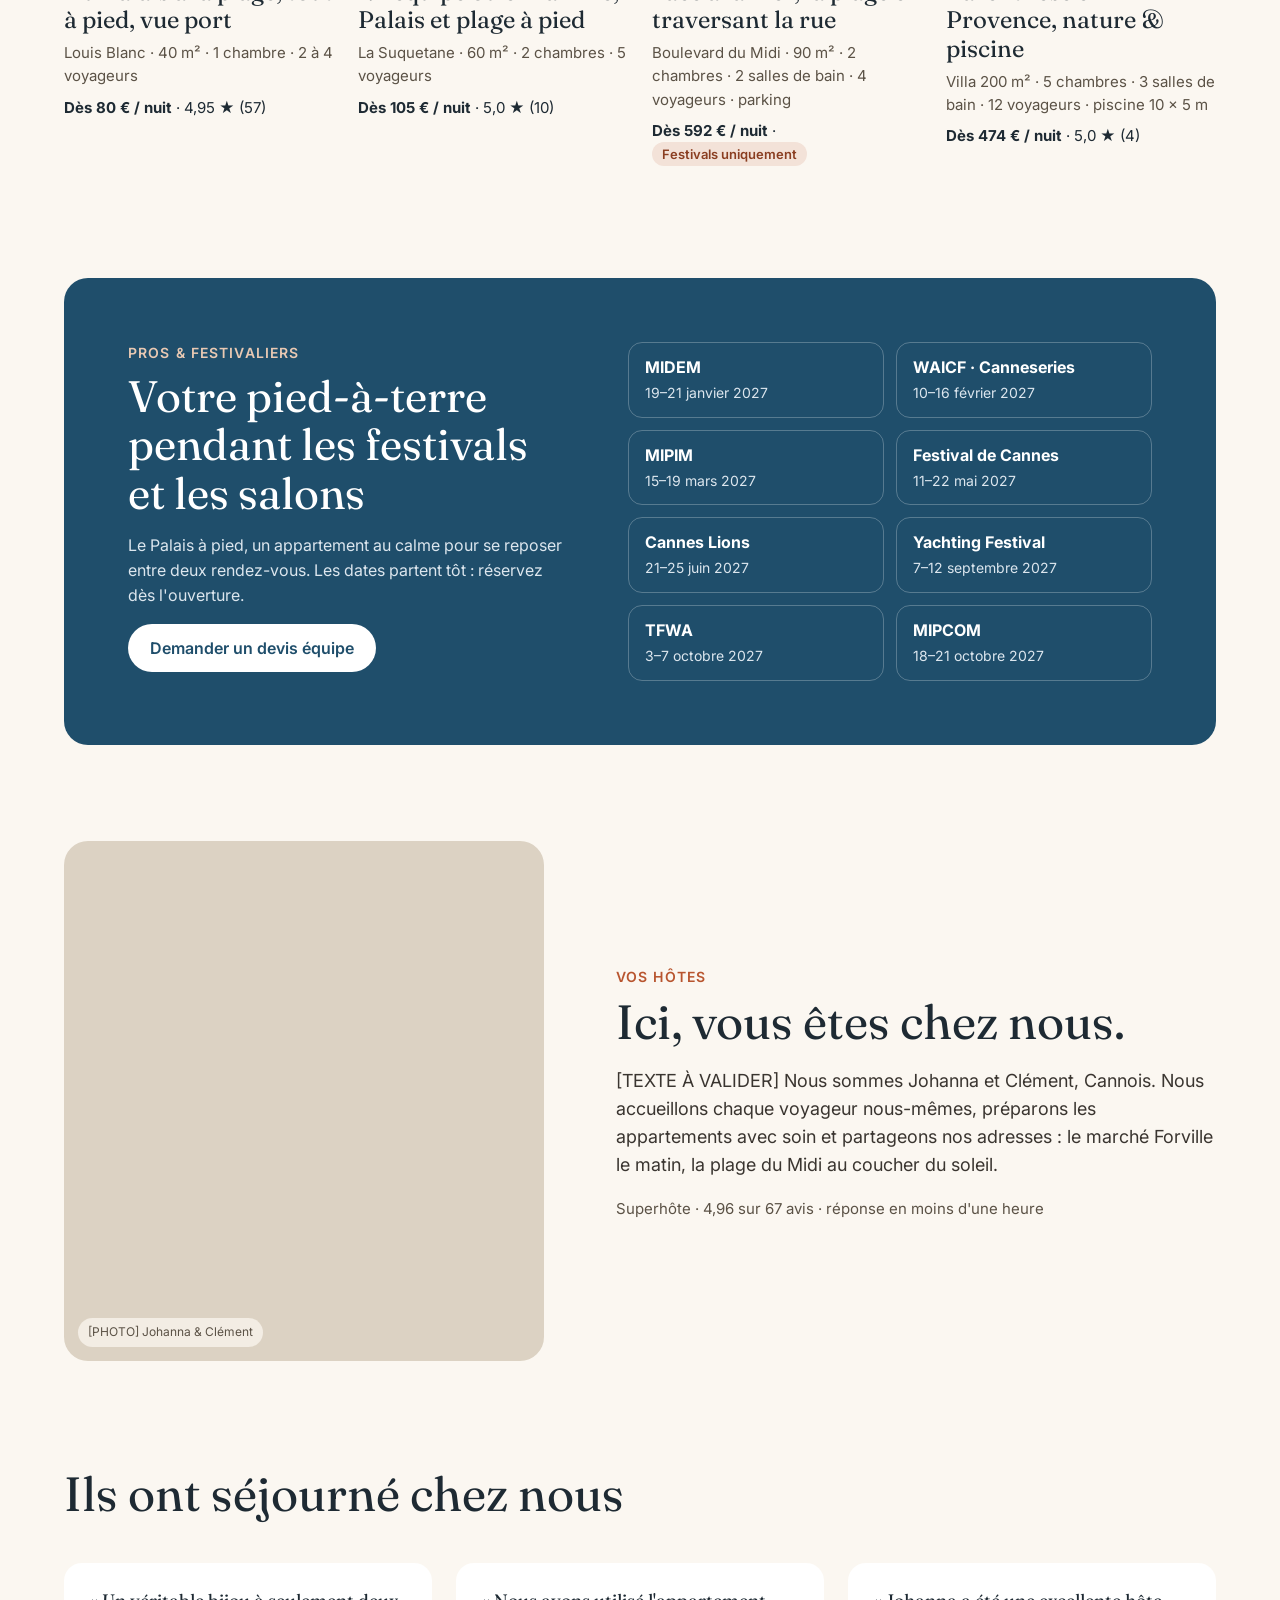
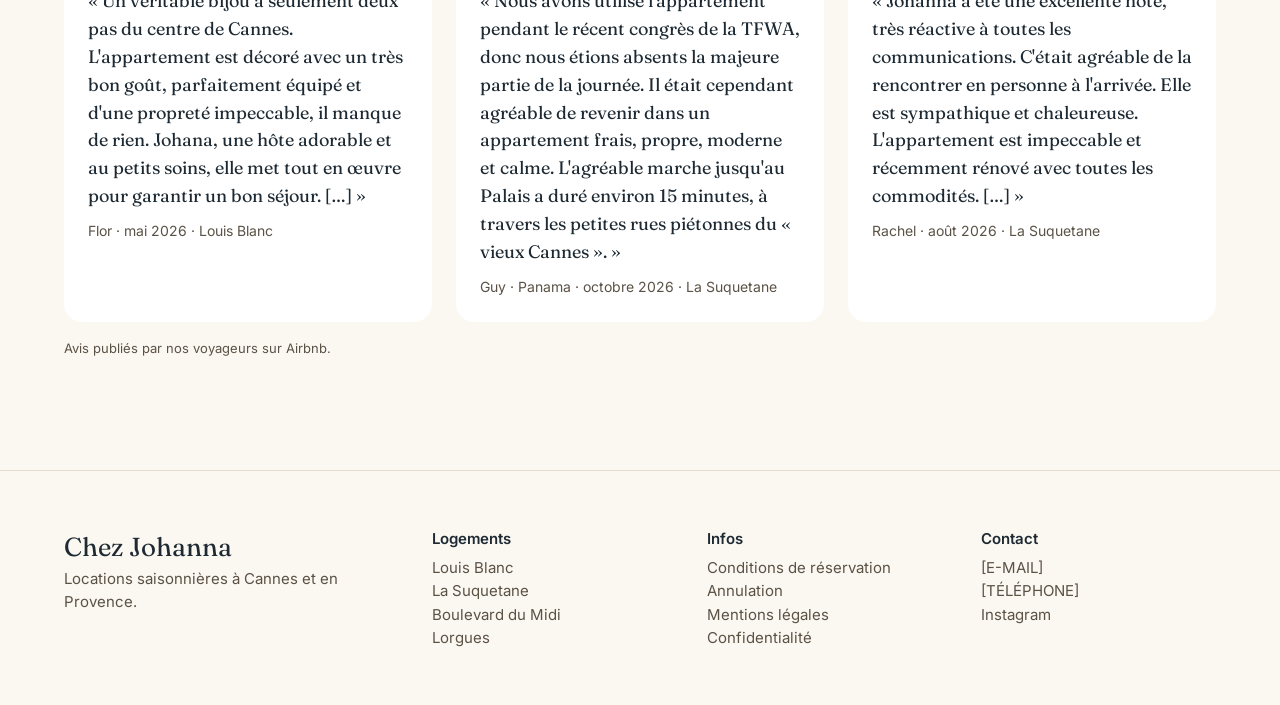
==== commit 26939e15: "Avis Airbnb reels" ====
--- a/index.html
+++ b/index.html
@@ -28,7 +28,7 @@
 
 <main>
 <section class="hero" aria-label="Bienvenue">
-  <img src="https://a0.muscache.com/im/pictures/bf8c56be-5e92-460d-bc2d-e1f9dc14fe92.jpg?im_w=1200" alt="Appartement Louis Blanc, Cannes">
+  <img src="https://a0.muscache.com/im/pictures/hosting/Hosting-1566546635946005863/original/bd263180-3dff-4ab4-9d32-94d0581c9a04.jpeg?im_w=1200" alt="Appartement Louis Blanc, Cannes">
   <div class="hero-text">
     <p class="eyebrow">Cannes · Côte d'Azur · Provence</p>
     <h1>Quatre adresses du Sud, où l'on vous accueille en personne.</h1>
@@ -65,16 +65,16 @@
   </div>
   <div class="cards">
     <a class="card" href="logement.html">
-      <img src="https://a0.muscache.com/im/pictures/bf8c56be-5e92-460d-bc2d-e1f9dc14fe92.jpg?im_w=1200" alt="Louis Blanc, balcon vue port" loading="lazy">
+      <img src="https://a0.muscache.com/im/pictures/hosting/Hosting-1566546635946005863/original/bd263180-3dff-4ab4-9d32-94d0581c9a04.jpeg?im_w=1200" alt="Louis Blanc, balcon vue port" loading="lazy">
       <div>
         <p class="lieu">Cannes · Vieux-Port</p>
         <h3>Du Palais à la plage, tout à pied, vue port</h3>
         <p class="infos">Louis Blanc · 40 m² · 1 chambre · 2 à 4 voyageurs</p>
-        <p class="prix"><strong>Dès 80 € / nuit</strong> · 4,95 ★ (56)</p>
+        <p class="prix"><strong>Dès 80 € / nuit</strong> · 4,95 ★ (57)</p>
       </div>
     </a>
     <a class="card" href="logement.html">
-      <img src="https://a0.muscache.com/im/pictures/hosting/Hosting-1566546635946005863/original/bd263180-3dff-4ab4-9d32-94d0581c9a04.jpeg?im_w=1200" alt="La Suquetane, Le Suquet" loading="lazy">
+      <img src="https://a0.muscache.com/im/pictures/bf8c56be-5e92-460d-bc2d-e1f9dc14fe92.jpg?im_w=1200" alt="La Suquetane, Le Suquet" loading="lazy">
       <div>
         <p class="lieu">Cannes · Le Suquet</p>
         <h3>En équipe ou en famille, Palais et plage à pied</h3>
@@ -123,7 +123,7 @@
 </section>
 
 <section class="section hosts" id="hotes">
-  <img class="host-photo" src="https://a0.muscache.com/im/pictures/user/User-2080925/original/4f36686a-a86f-467f-92c5-c3f8d0e792af.jpeg?im_w=720" alt="Johanna, votre hôte">
+  <div class="ph"><span>[PHOTO] Johanna &amp; Clément</span></div>
   <div>
     <p class="eyebrow" style="color:var(--cta)">Vos hôtes</p>
     <h2>Ici, vous êtes chez nous.</h2>
@@ -135,10 +135,11 @@
 <section class="section" aria-label="Avis">
   <div class="section-head"><h2>Ils ont séjourné chez nous</h2></div>
   <div class="reviews">
-    <figure><blockquote>« [AVIS VOYAGEUR RÉEL À INSÉRER] »</blockquote><figcaption>Prénom · pays · logement</figcaption></figure>
-    <figure><blockquote>« [AVIS VOYAGEUR RÉEL À INSÉRER] »</blockquote><figcaption>Prénom · pays · logement</figcaption></figure>
-    <figure><blockquote>« [AVIS VOYAGEUR RÉEL À INSÉRER] »</blockquote><figcaption>Prénom · pays · logement</figcaption></figure>
+    <figure><blockquote>« Un véritable bijou à seulement deux pas du centre de Cannes. L'appartement est décoré avec un très bon goût, parfaitement équipé et d'une propreté impeccable, il manque de rien. Johana, une hôte adorable et au petits soins, elle met tout en œuvre pour garantir un bon séjour. […] »</blockquote><figcaption>Flor · mai 2026 · Louis Blanc</figcaption></figure>
+    <figure><blockquote>« Nous avons utilisé l'appartement pendant le récent congrès de la TFWA, donc nous étions absents la majeure partie de la journée. Il était cependant agréable de revenir dans un appartement frais, propre, moderne et calme. L'agréable marche jusqu'au Palais a duré environ 15 minutes, à travers les petites rues piétonnes du « vieux Cannes ». »</blockquote><figcaption>Guy · Panama · octobre 2026 · La Suquetane</figcaption></figure>
+    <figure><blockquote>« Johanna a été une excellente hôte, très réactive à toutes les communications. C'était agréable de la rencontrer en personne à l'arrivée. Elle est sympathique et chaleureuse. L'appartement est impeccable et récemment rénové avec toutes les commodités. […] »</blockquote><figcaption>Rachel · août 2026 · La Suquetane</figcaption></figure>
   </div>
+  <p class="muted" style="font-size:13px;margin-top:16px">Avis publiés par nos voyageurs sur Airbnb.</p>
 </section>
 </main>
 
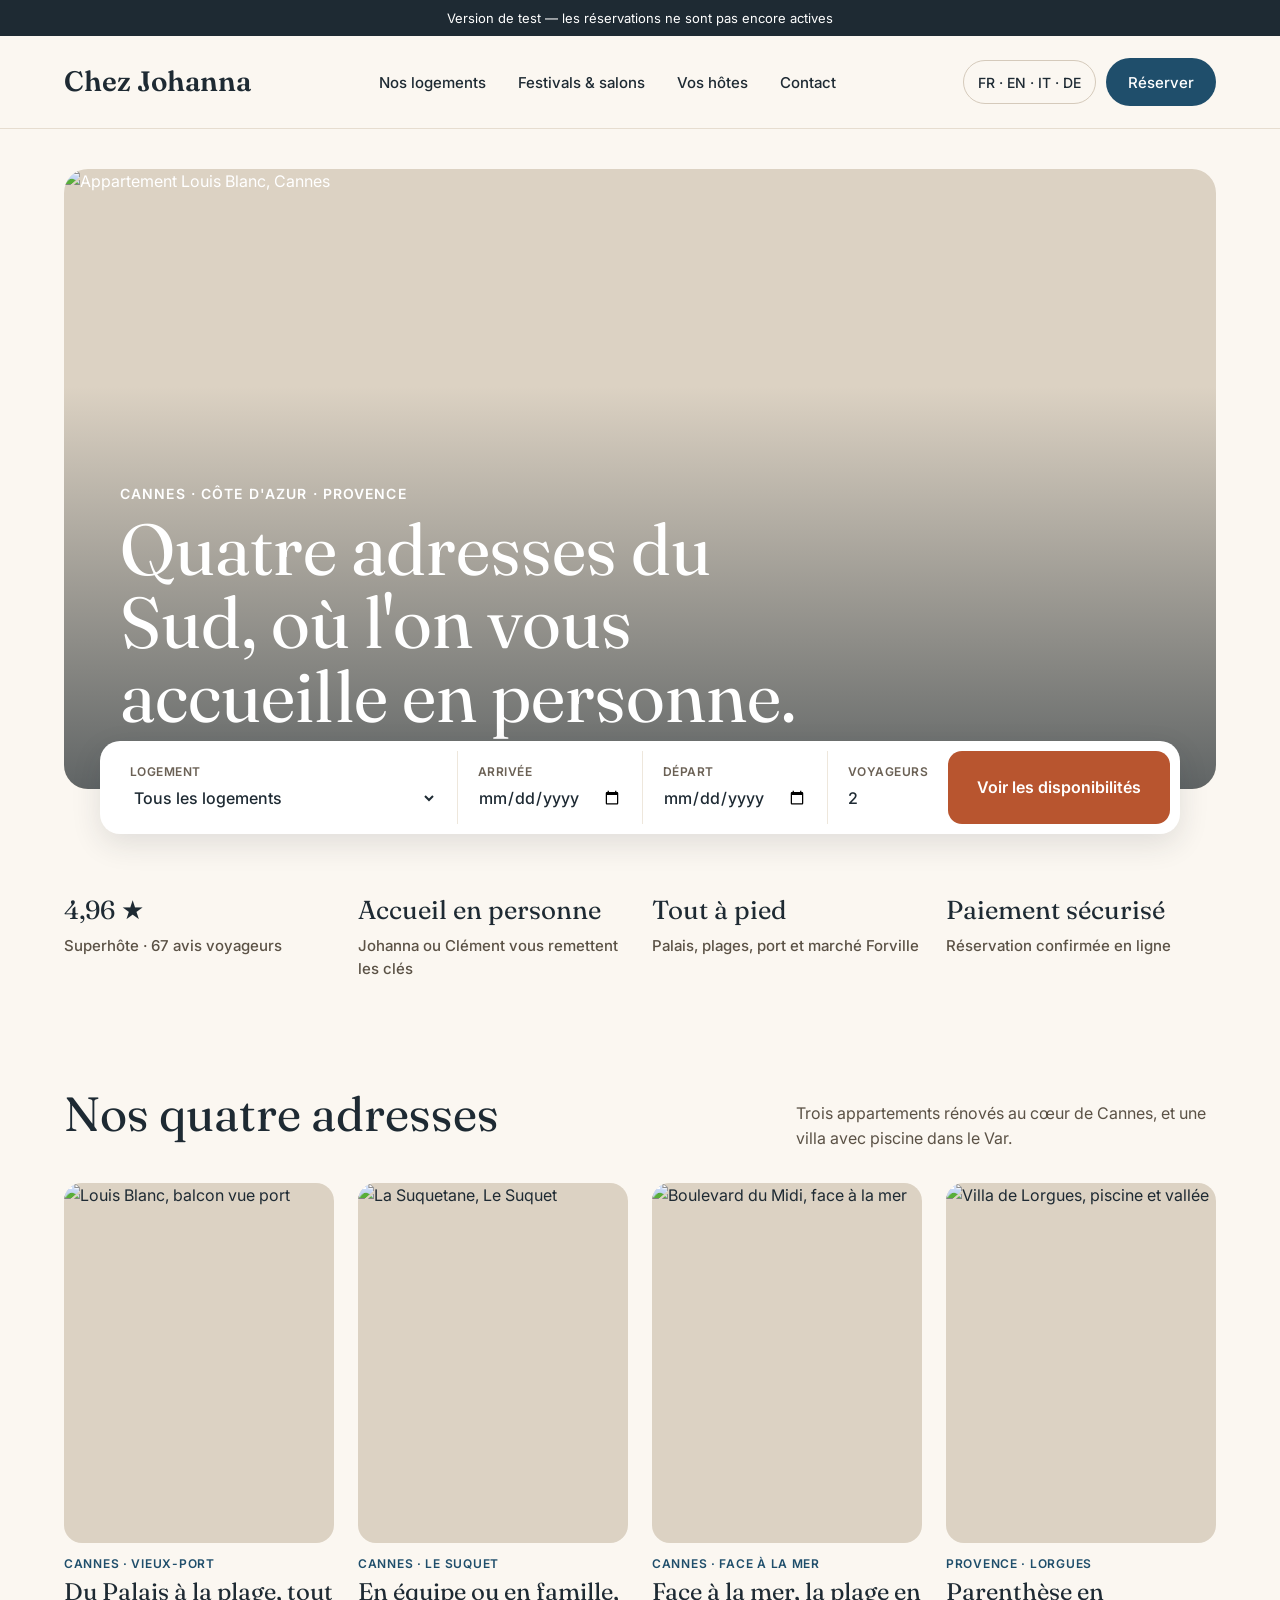
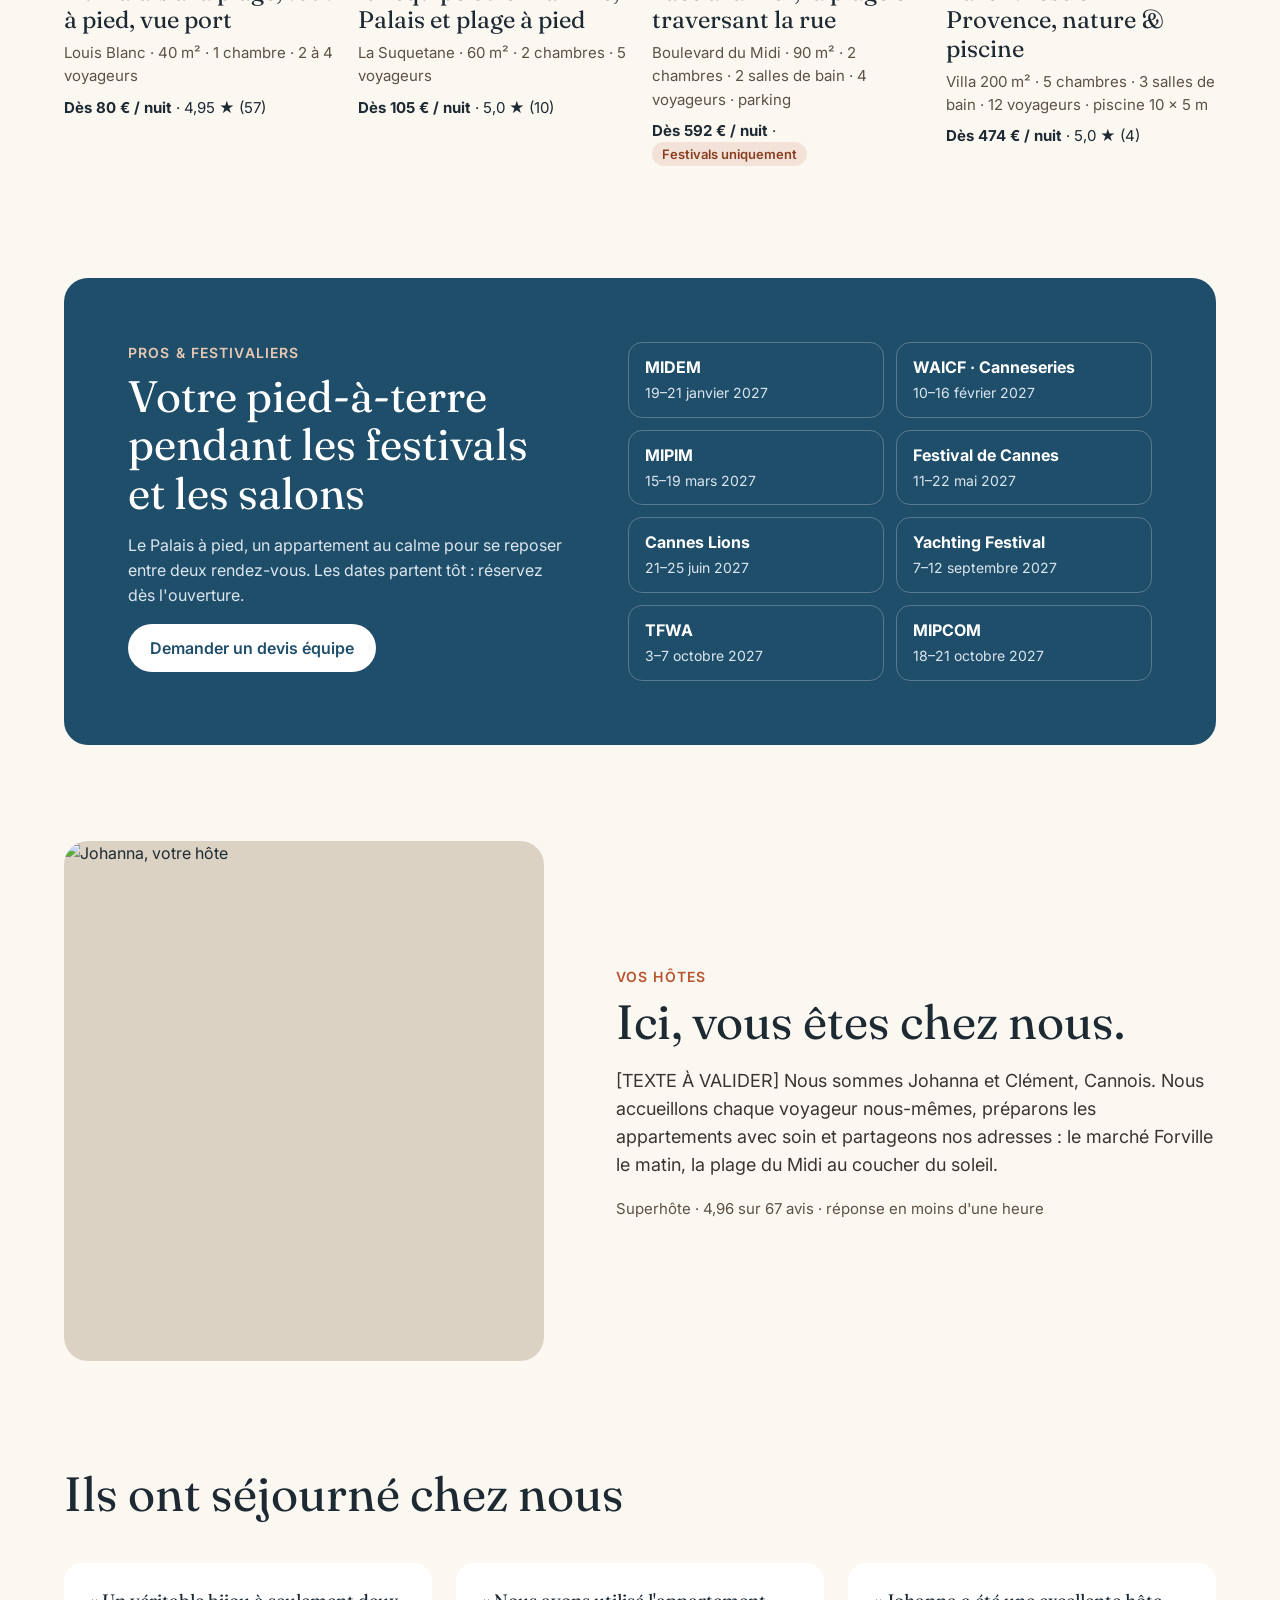
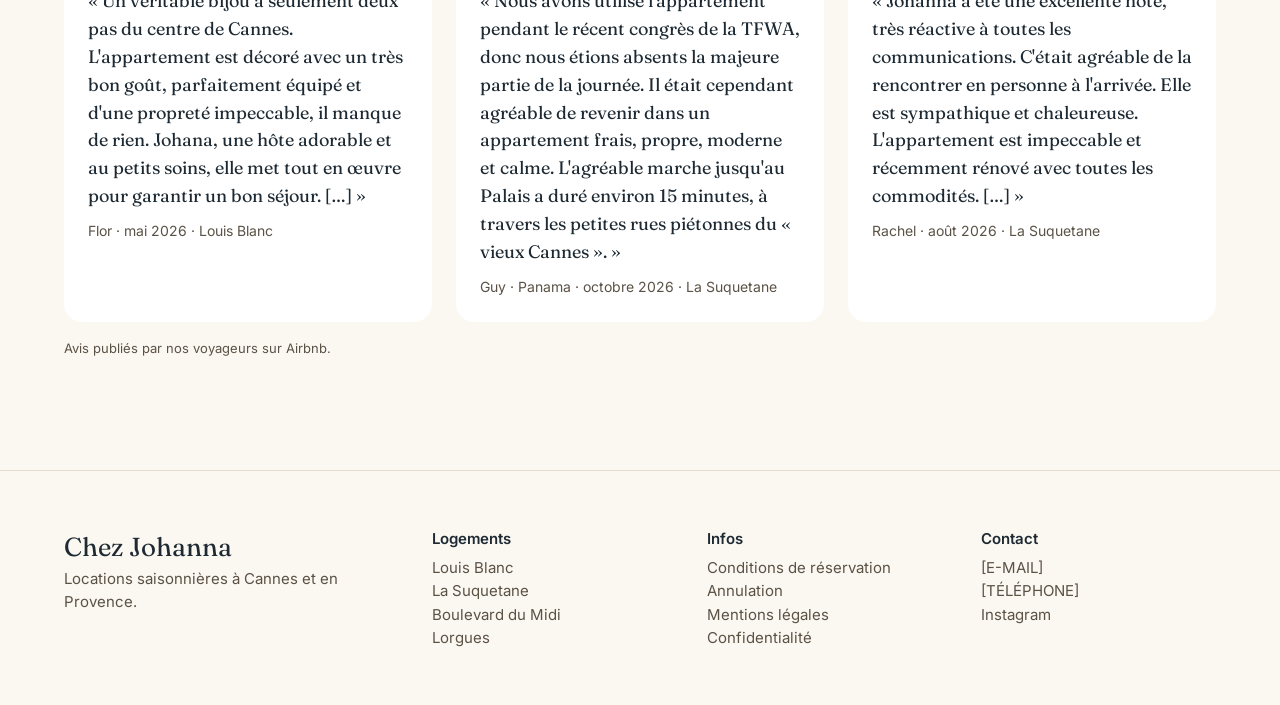
==== commit f7d8cd72: "Retablit photo hote, services et photos 40m2 + avis" ====
--- a/index.html
+++ b/index.html
@@ -28,7 +28,7 @@
 
 <main>
 <section class="hero" aria-label="Bienvenue">
-  <img src="https://a0.muscache.com/im/pictures/hosting/Hosting-1566546635946005863/original/bd263180-3dff-4ab4-9d32-94d0581c9a04.jpeg?im_w=1200" alt="Appartement Louis Blanc, Cannes">
+  <img src="https://a0.muscache.com/im/pictures/bf8c56be-5e92-460d-bc2d-e1f9dc14fe92.jpg?im_w=1200" alt="Appartement Louis Blanc, Cannes">
   <div class="hero-text">
     <p class="eyebrow">Cannes · Côte d'Azur · Provence</p>
     <h1>Quatre adresses du Sud, où l'on vous accueille en personne.</h1>
@@ -65,7 +65,7 @@
   </div>
   <div class="cards">
     <a class="card" href="logement.html">
-      <img src="https://a0.muscache.com/im/pictures/hosting/Hosting-1566546635946005863/original/bd263180-3dff-4ab4-9d32-94d0581c9a04.jpeg?im_w=1200" alt="Louis Blanc, balcon vue port" loading="lazy">
+      <img src="https://a0.muscache.com/im/pictures/bf8c56be-5e92-460d-bc2d-e1f9dc14fe92.jpg?im_w=1200" alt="Louis Blanc, balcon vue port" loading="lazy">
       <div>
         <p class="lieu">Cannes · Vieux-Port</p>
         <h3>Du Palais à la plage, tout à pied, vue port</h3>
@@ -74,7 +74,7 @@
       </div>
     </a>
     <a class="card" href="logement.html">
-      <img src="https://a0.muscache.com/im/pictures/bf8c56be-5e92-460d-bc2d-e1f9dc14fe92.jpg?im_w=1200" alt="La Suquetane, Le Suquet" loading="lazy">
+      <img src="https://a0.muscache.com/im/pictures/hosting/Hosting-1566546635946005863/original/bd263180-3dff-4ab4-9d32-94d0581c9a04.jpeg?im_w=1200" alt="La Suquetane, Le Suquet" loading="lazy">
       <div>
         <p class="lieu">Cannes · Le Suquet</p>
         <h3>En équipe ou en famille, Palais et plage à pied</h3>
@@ -123,7 +123,7 @@
 </section>
 
 <section class="section hosts" id="hotes">
-  <div class="ph"><span>[PHOTO] Johanna &amp; Clément</span></div>
+  <img class="host-photo" src="https://a0.muscache.com/im/pictures/user/User-2080925/original/4f36686a-a86f-467f-92c5-c3f8d0e792af.jpeg?im_w=720" alt="Johanna, votre hôte">
   <div>
     <p class="eyebrow" style="color:var(--cta)">Vos hôtes</p>
     <h2>Ici, vous êtes chez nous.</h2>
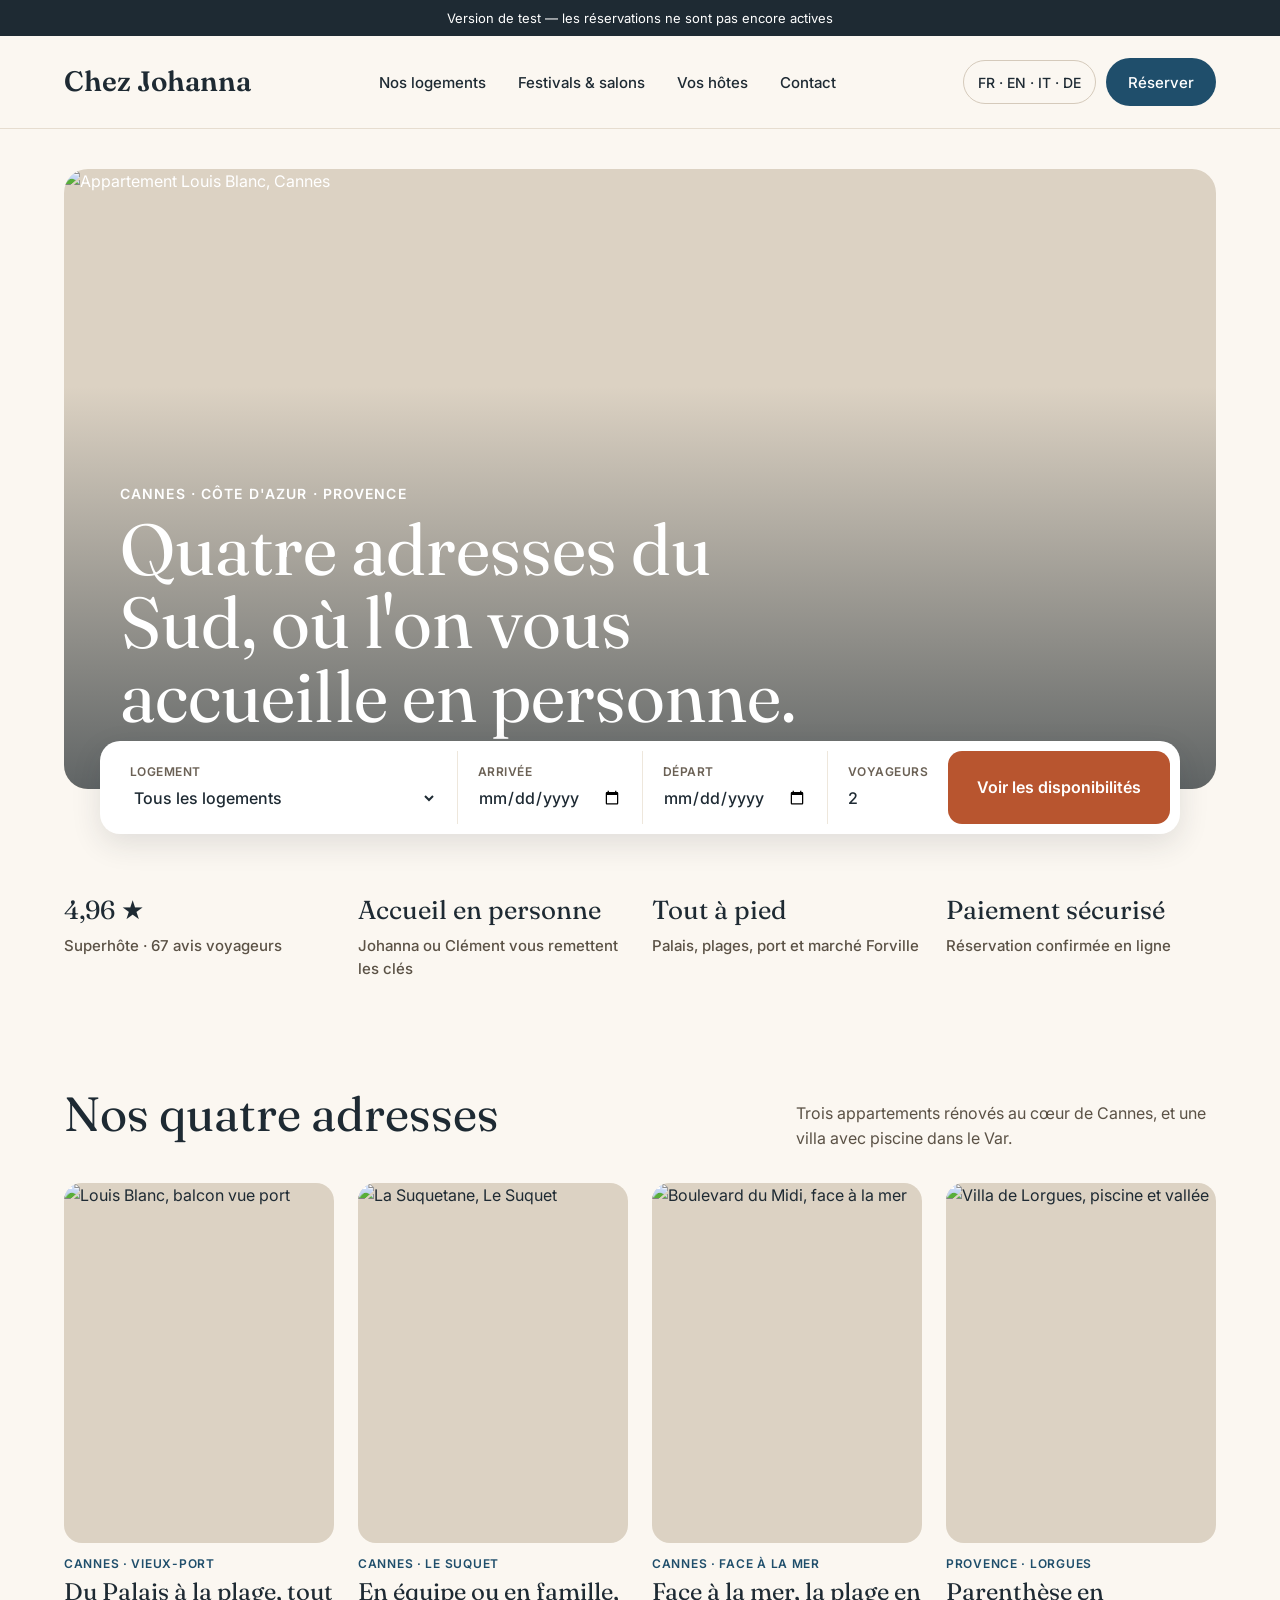
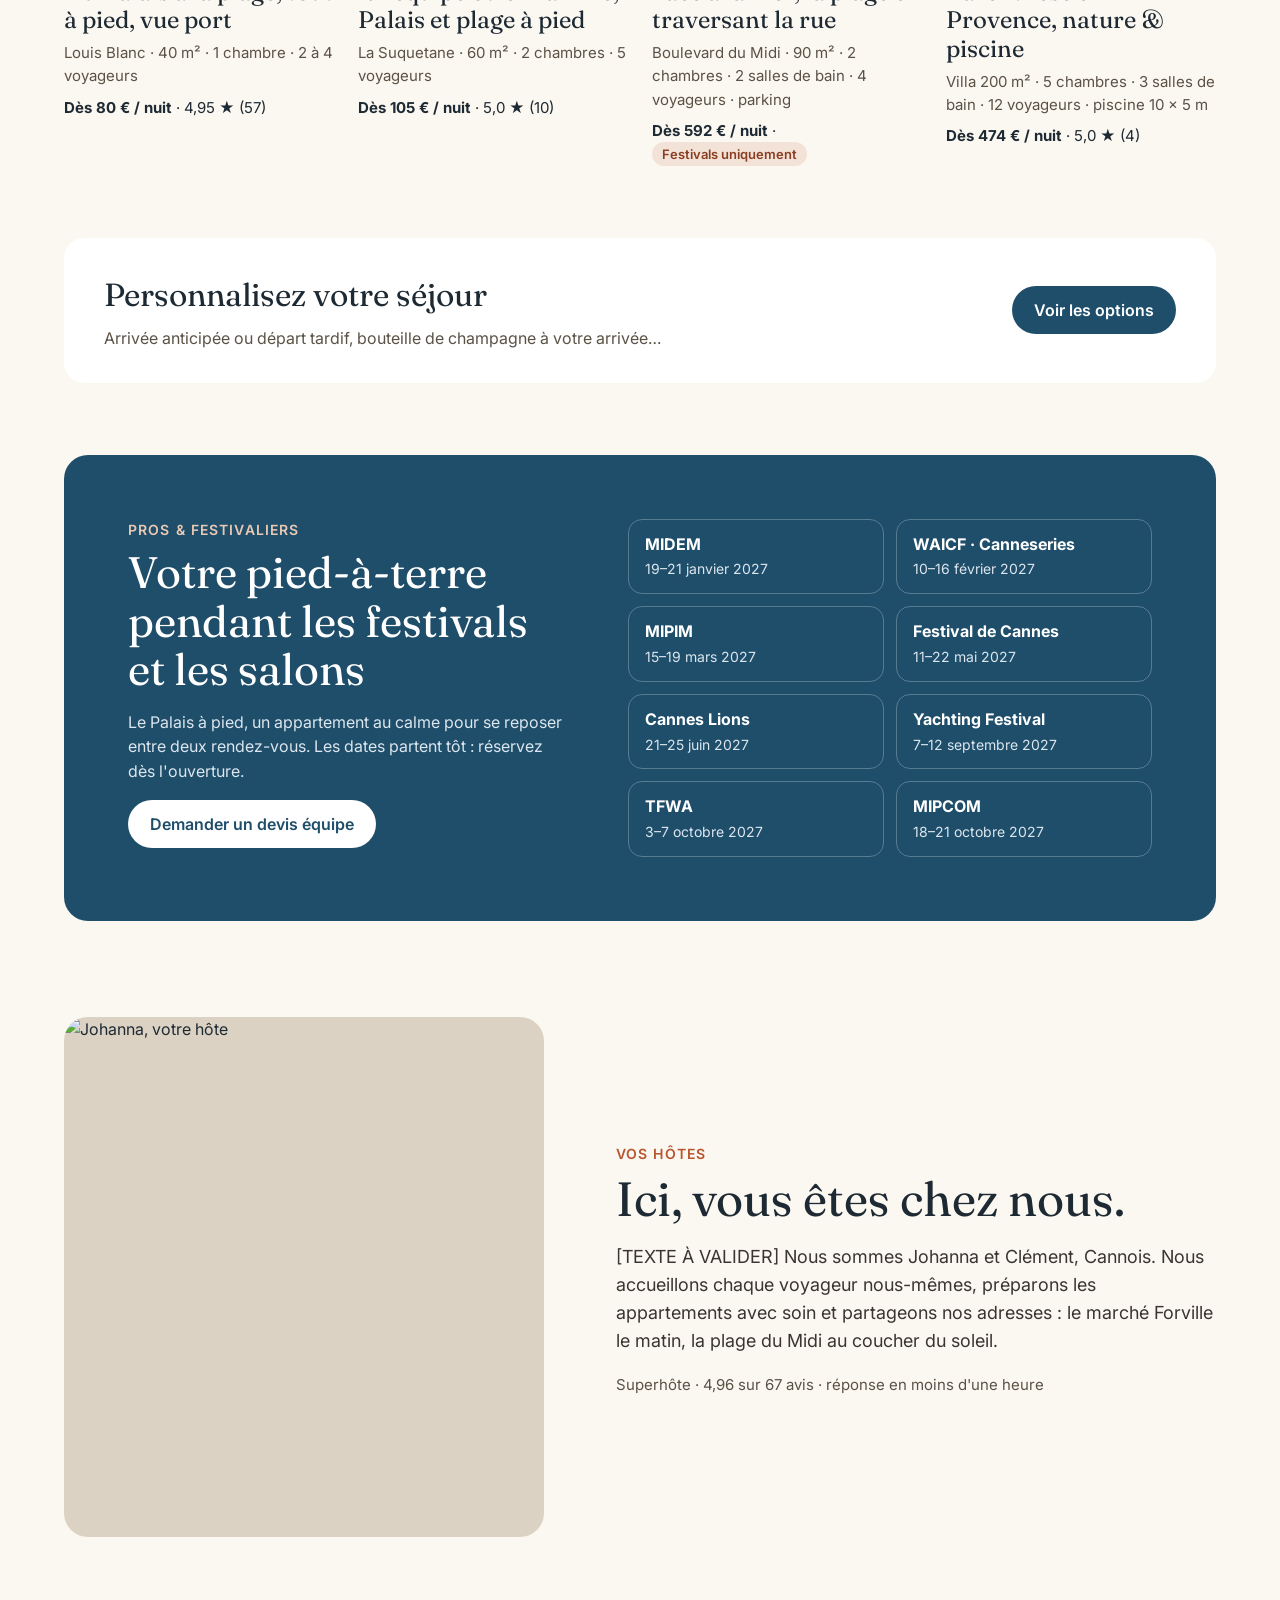
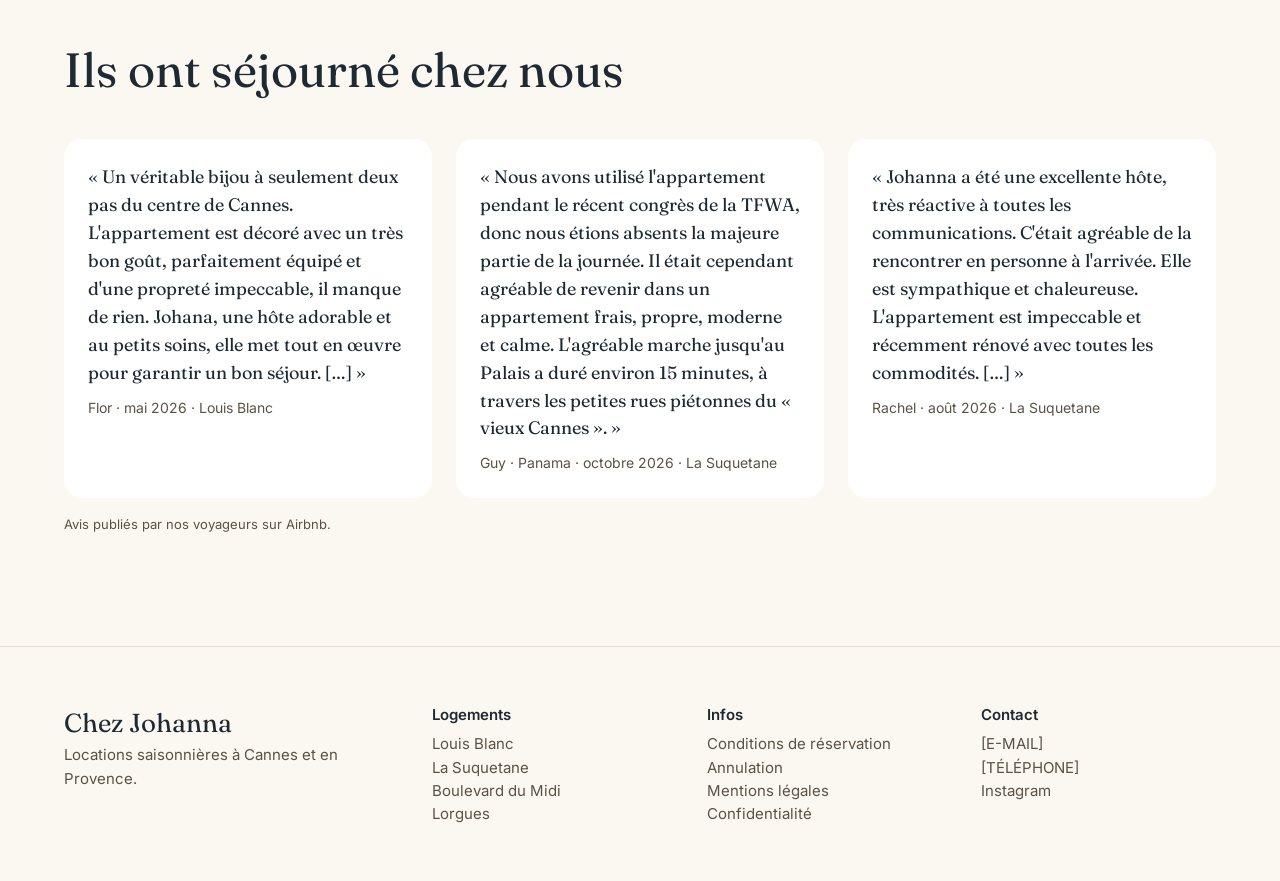
==== commit b07cc7a9: "Bloc Personnalisez votre sejour sur l'accueil" ====
--- a/index.html
+++ b/index.html
@@ -103,6 +103,14 @@
   </div>
 </section>
 
+<section class="perso" aria-label="Personnalisez votre séjour">
+  <div>
+    <h2>Personnalisez votre séjour</h2>
+    <p class="muted">Arrivée anticipée ou départ tardif, bouteille de champagne à votre arrivée…</p>
+  </div>
+  <a class="btn btn-blue" href="logement.html#services">Voir les options</a>
+</section>
+
 <section class="festivals" id="festivals">
   <div>
     <p class="eyebrow">Pros &amp; festivaliers</p>
--- a/style.css
+++ b/style.css
@@ -42,6 +42,9 @@
 .card .infos{margin:0;color:var(--muted);font-size:15px}
 .card .prix{margin:8px 0 0;font-size:15px}
 .badge{display:inline-block;background:#F3E2D8;color:#8A3E21;border-radius:999px;padding:2px 10px;font-size:13px;font-weight:600}
+.perso{margin:48px 16px 0;background:#fff;border-radius:20px;padding:24px;display:flex;flex-direction:column;gap:16px}
+.perso h2{margin:0 0 6px;font-size:26px}
+.perso p{margin:0}
 .festivals{margin:56px 16px 0;background:var(--blue);color:#fff;border-radius:20px;padding:32px 20px;display:grid;gap:28px}
 .festivals h2{margin:0 0 14px;font-size:30px;line-height:1.1}
 .festivals .eyebrow{color:#E9C9B3}
@@ -121,7 +124,9 @@
   .cards{grid-template-columns:repeat(4,1fr);gap:24px}
   .card img{height:360px;border-radius:18px}
   .card h3{font-size:24px}
-  .festivals{margin:112px 64px 0;padding:64px;border-radius:24px;grid-template-columns:1fr 1.2fr;gap:64px}
+  .perso{margin:72px 64px 0;padding:32px 40px;flex-direction:row;align-items:center;justify-content:space-between;gap:32px}
+  .perso h2{font-size:32px}
+  .festivals{margin:72px 64px 0;padding:64px;border-radius:24px;grid-template-columns:1fr 1.2fr;gap:64px}
   .festivals h2{font-size:44px}
   .events{grid-template-columns:1fr 1fr;gap:12px}
   .hosts{grid-template-columns:480px 1fr;gap:72px;align-items:center}
@@ -144,7 +149,7 @@
   .lg-body h2{font-size:30px}
   .tiles{grid-template-columns:repeat(4,1fr)}
   .equip{grid-template-columns:repeat(3,1fr)}
-  .services{display:grid;grid-template-columns:repeat(3,1fr);overflow:visible}
+  .services{display:grid;grid-template-columns:repeat(4,1fr);overflow:visible}
   .services .tile{width:auto}
   .booking{position:sticky;top:24px;padding:28px}
   .map{height:360px}
